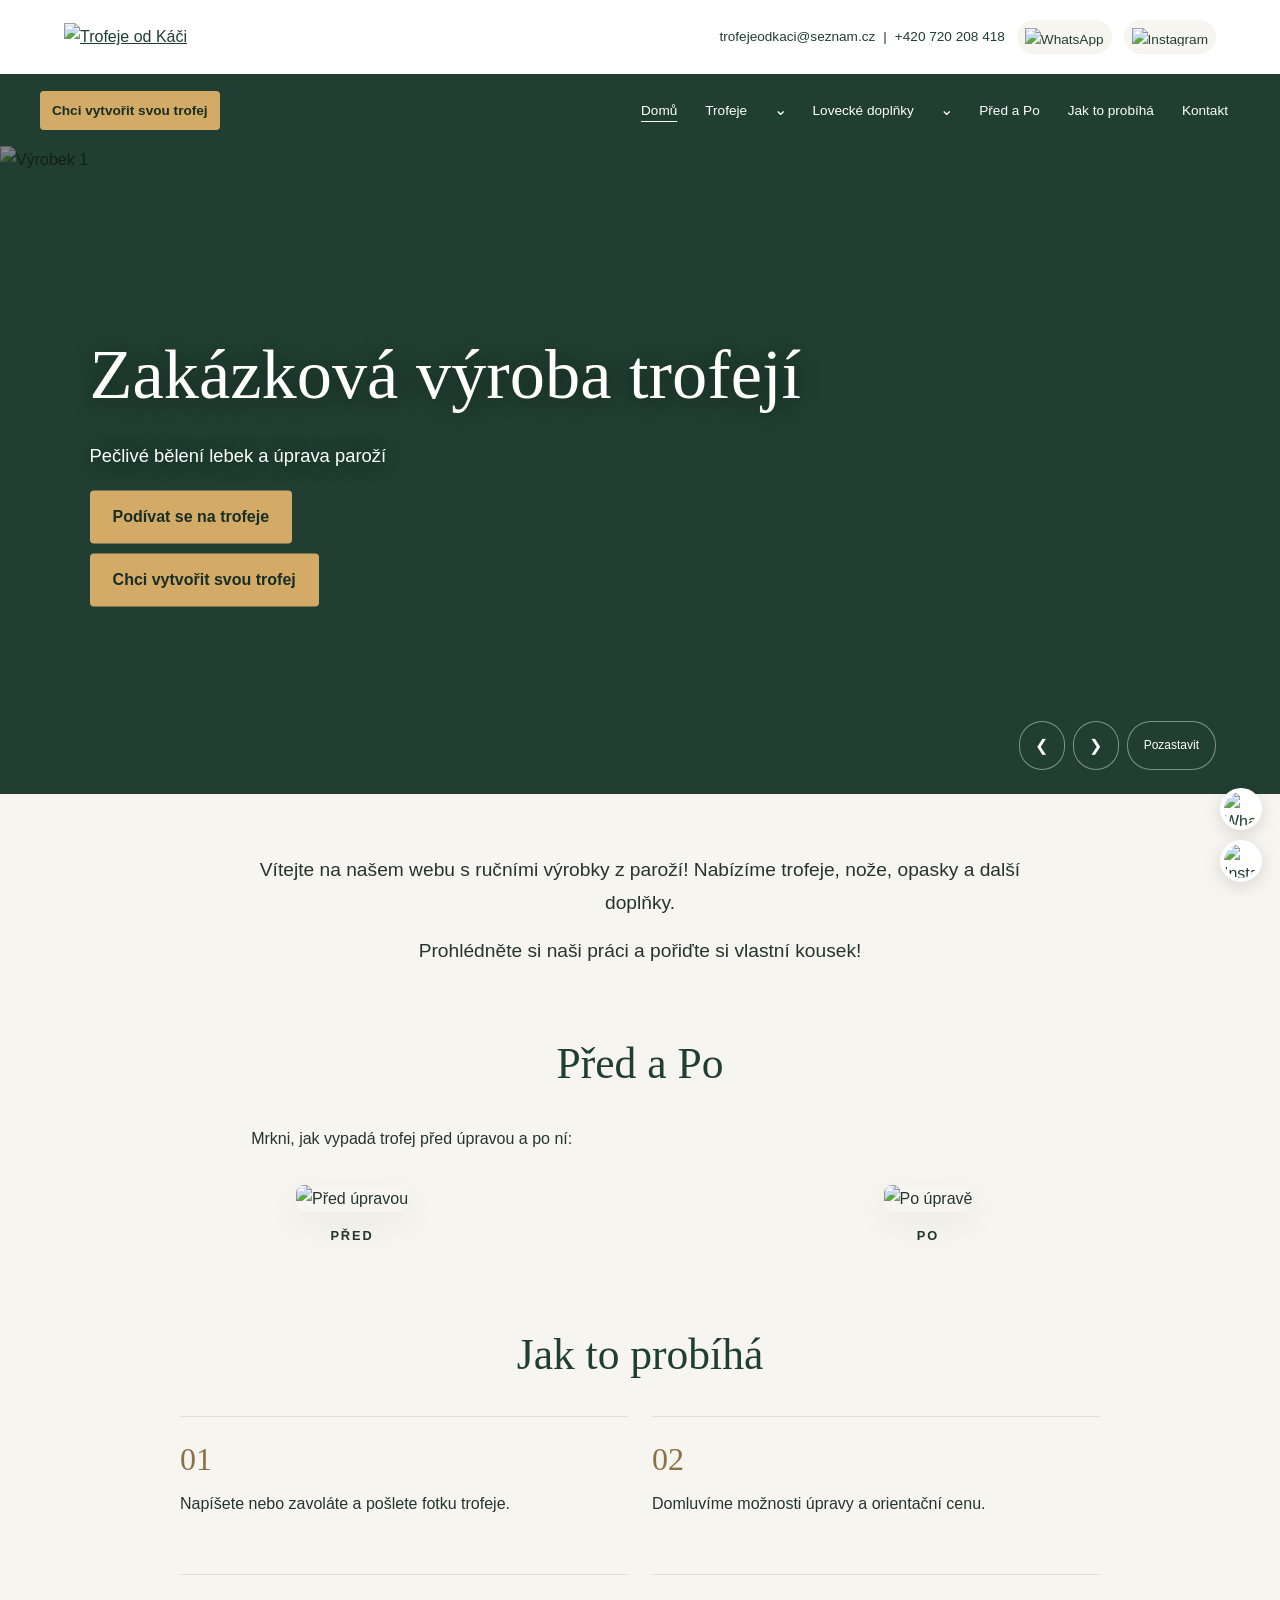
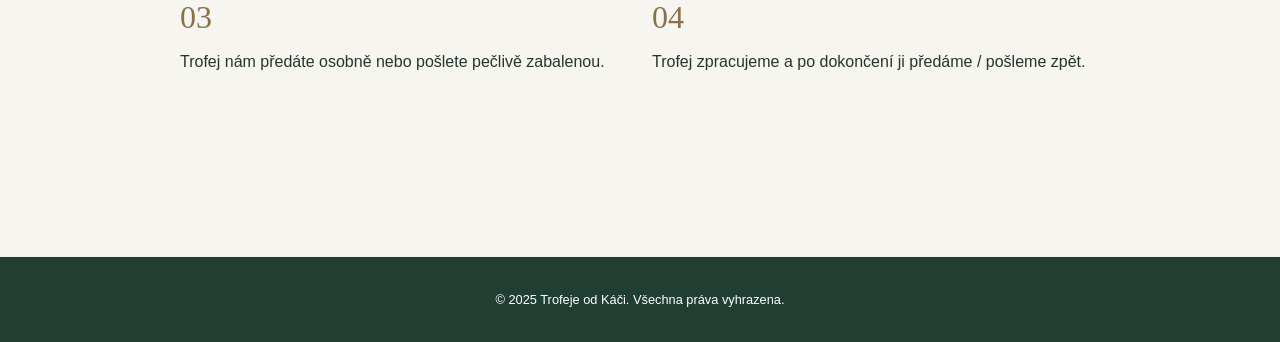
==== index.html @ 7412cbc7 "Modernize site and fix navigation, gallery and contact form" ====
<!DOCTYPE html>
<html lang="cs">
<head>
  <meta charset="UTF-8">
  <meta name="viewport" content="width=device-width, initial-scale=1.0">

  <!-- TITULEK + POPISEK -->
  <title>Trofej z Tvého úlovku</title>
  <meta name="description" content="Pečlivě tvoříme trofeje z Tvých úlovků. Mrkni na naše hotové trofeje zvěře pro doživotní zážitek!">

  <!-- IKONA WEBU -->
  <link rel="icon" type="image/png" href="Fotky/logo (2).png">

  <link rel="stylesheet" href="styles.css">

<link rel="stylesheet" href="modern.css"><script defer src="enhanced.js"></script></head>
<body><a class="skip-link" href="#obsah">P&#345;ej&#237;t na obsah</a>

  <!-- HORNÍ BÍLÁ LIŠTA -->
  <div class="top-bar">
    <div class="top-bar-container">

      <!-- logo vlevo -->
      <div class="logo">
        <a href="index.html">
          <img src="Fotky/logo (2).png" alt="Trofeje od Káči">
        </a>
      </div>

      <!-- kontakt + malé WA/IG vpravo -->
      <div class="contact">
        <a href="mailto:trofejeodkaci@seznam.cz">trofejeodkaci@seznam.cz</a>
        <span>|</span>
        <a href="tel:+420720208418">+420 720 208 418</a>

        <!-- WhatsApp malé tlačítko -->
        <a href="https://wa.me/420720208418"
           target="_blank" rel="noopener noreferrer"
           class="social-pill">
          <img loading="lazy" decoding="async" src="Fotky/whatsapp.png" alt="WhatsApp">
        </a>

        <!-- Instagram malé tlačítko -->
        <a href="https://www.instagram.com/trofejeodkaci/"
           target="_blank" rel="noopener noreferrer"
           class="social-pill">
          <img loading="lazy" decoding="async" src="Fotky/instagram-icon_1057-2227.avif" alt="Instagram">
        </a>
      </div>

    </div>
  </div>

  <!-- NAVIGACE -->
  <header>
    <nav>
      <ul>
        <li class="create-trofej-nav">
          <a href="kontakt.html" class="create-trofej-btn-nav">Chci vytvořit svou trofej</a>
        </li>
        <li><a href="index.html">Domů</a></li>
        <li class="dropdown">
          <a href="trofeje.html">Trofeje</a>
          <ul class="dropdown-menu">
            <li><a href="jeleni.html">Jelení trofeje</a></li>
            <li><a href="danci.html">Dančí trofeje</a></li>
            <li><a href="srnci.html">Srnčí trofeje</a></li>
          </ul>
        </li>
        <li class="dropdown">
          <a href="lovecke-doplnky.html">Lovecké doplňky</a>
          <ul class="dropdown-menu">
            <li><a href="noze.html">Nože</a></li>
            <li><a href="opasky.html">Opasky</a></li>
            <li><a href="doplnky-parozi.html">Doplňky z paroží</a></li>
          </ul>
        </li>
        <li><a href="pred-po.html">Před a Po</a></li>
        <li><a href="jak-to-probiha.html">Jak to probíhá</a></li>
        <li><a href="kontakt.html">Kontakt</a></li>
      </ul>
    </nav>
  </header>

  <!-- HLAVNÍ CAROUSEL -->
  <section class="carousel">
    <div class="carousel-container">
      <img src="Fotky/karusel_1.jpg" alt="Výrobek 1">
      <img loading="lazy" decoding="async" src="Fotky/karusel_2.jpg" alt="Výrobek 2">
      <img loading="lazy" decoding="async" src="Fotky/karusel_3.jpg" alt="Výrobek 3">
    </div>

    <div class="carousel-controls">
      <button id="prev">&#10094;</button>
      <button id="next">&#10095;</button>
    </div>

    <!-- Hero text -->
    <div class="hero-text">
      <h1>Zakázková výroba trofejí</h1>
      <p>Pečlivé bělení lebek a úprava paroží</p>

      <div>
        <a href="trofeje.html" class="btn-cta">Podívat se na trofeje</a>
      </div>
      <div style="margin-top: 10px;">
        <a href="kontakt.html" class="btn-cta">Chci vytvořit svou trofej</a>
      </div>
    </div>
  </section>

  <!-- OBSAH -->
  <main id="obsah">
    <section class="uvod">
      <p>Vítejte na našem webu s ručními výrobky z paroží! Nabízíme trofeje, nože, opasky a další doplňky.</p>
      <p>Prohlédněte si naši práci a pořiďte si vlastní kousek!</p>
    </section>

    <!-- PŘED A PO – zkrácená ukázka -->
    <section>
      <h2>Před a Po</h2>
      <p style="text-align:center;">Mrkni, jak vypadá trofej před úpravou a po ní:</p>

      <div class="before-after">
        <div class="img-container">
          <img loading="lazy" decoding="async" src="Fotky/před_A_po/před1.JPG" alt="Před úpravou">
          <p class="caption">Před</p>
        </div>
        <div class="img-container">
          <img loading="lazy" decoding="async" src="Fotky/před_A_po/po1.JPG" alt="Po úpravě">
          <p class="caption">Po</p>
        </div>
      </div>
    </section>

    <!-- JAK TO PROBÍHÁ – krátký přehled -->
    <section>
      <h2>Jak to probíhá</h2>
      <div class="proces-kroky">
        <ol class="proces-list">
          <li>Napíšete nebo zavoláte a pošlete fotku trofeje.</li>
          <li>Domluvíme možnosti úpravy a orientační cenu.</li>
          <li>Trofej nám předáte osobně nebo pošlete pečlivě zabalenou.</li>
          <li>Trofej zpracujeme a po dokončení ji předáme / pošleme zpět.</li>
        </ol>
      </div>
    </section>
  </main>

  <footer class="normal-footer">
    © 2025 Trofeje od Káči. Všechna práva vyhrazena.
  </footer>

  <!-- PLOVOUCÍ IKONY WHATSAPP + INSTAGRAM -->
  <div class="floating-social">
    <a href="https://wa.me/420720208418" target="_blank" rel="noopener noreferrer" class="floating-btn">
      <img loading="lazy" decoding="async" src="Fotky/whatsapp.png" alt="WhatsApp">
    </a>
    <a href="https://www.instagram.com/trofejeodkaci/" target="_blank" rel="noopener noreferrer" class="floating-btn">
      <img loading="lazy" decoding="async" src="Fotky/instagram-icon_1057-2227.avif" alt="Instagram">
    </a>
  </div>
</body>
</html>
---- styles.css ----
/* ===== Reset + font ===== */


html, body {
  margin: 0;
  padding: 0;
  font-family: 'Lora', serif;
  background-color: #f5f5f5;
  overflow-x: hidden;
}

/* ===== TOP BAR ===== */
.top-bar {
  width: 100%;
  background-color: #ffffff;
  display: flex;
  justify-content: center;
  padding: 10px 20px;
}

.top-bar-container {
  max-width: 1200px;
  width: 100%;
  display: flex;
  align-items: center;
  justify-content: space-between;
}

.logo img {
  height: 70px;
  width: auto;
}

/* kontakt + malé ikonky */
.contact {
  display: flex;
  align-items: center;
  gap: 8px;
  font-size: 1rem;
  font-weight: 600;
}

.contact a {
  text-decoration: none;
  color: #000;
}

.contact a:hover {
  text-decoration: underline;
}

/* malé obdélníčky WA + IG v horní liště */
.social-pill {
  display: inline-flex;
  align-items: center;
  justify-content: center;
  margin-left: 4px;
  padding: 2px 6px;
  border-radius: 999px;
  background-color: #f5f5f5;
  border: 1px solid #ccc;
}

.social-pill img {
  display: block;
  height: 18px;
  width: auto;
}

/* ===== HEADER + NAV ===== */
header {
  width: 100%;
  background: #29552b;
}

nav {
  max-width: 1200px;
  margin: 0 auto;
}

nav ul {
  list-style: none;
  margin: 0;
  padding: 8px 10px;
  display: flex;
  justify-content: flex-end;
  align-items: center;
  gap: 6px;
}

nav ul li {
  position: relative;
}

nav ul li a {
  color: #fff;
  text-decoration: none;
  padding: 8px 12px;
  display: block;
  font-size: 0.95rem;
  transition: background-color 0.2s ease;
}

nav ul li a:hover {
  background-color: #446b44;
}

/* dropdown */
.dropdown-menu {
  display: none;
  position: absolute;
  top: 100%;
  left: 0;
  background-color: #3b5b3b;
  min-width: 180px;
  box-shadow: 0 3px 6px rgba(0,0,0,0.2);
  border-radius: 4px;
  z-index: 999;
  padding: 5px 0;
}

.dropdown:hover .dropdown-menu,
.dropdown-menu:hover {
  display: block;
}

.dropdown-menu li a {
  white-space: nowrap;
}

/* oranžové tlačítko v navigaci */
.create-trofej-nav {
  margin-right: auto;
}

.create-trofej-btn-nav {
  background-color: #ff9900;
  color: #fff;
  padding: 8px 12px;
  border-radius: 4px;
  text-decoration: none;
  font-weight: bold;
  display: inline-block;
  transition: background-color 0.2s ease, transform 0.2s ease;
}

.create-trofej-btn-nav:hover {
  background-color: #ffb547;
  transform: translateY(-2px);
}

/* ===== MAIN LAYOUT ===== */
main {
  max-width: 1200px;
  margin: 0 auto;
  padding: 20px;
}

.uvod {
  text-align: center;
  margin-top: 20px;
}

/* ===== CAROUSEL (hlavní) ===== */
.carousel {
  width: 100vw;
  height: 80vh;
  position: relative;
  overflow: hidden;
}

.carousel-container {
  display: flex;
  width: 300%;
  height: 100%;
  transition: transform 1s ease-in-out;
  z-index: 1;
}

.carousel img {
  width: 100vw;
  height: 80vh;
  object-fit: cover;
  filter: brightness(0.7);
}

.carousel-controls {
  position: absolute;
  top: 50%;
  width: 100%;
  display: flex;
  justify-content: space-between;
  transform: translateY(-50%);
  z-index: 3;
}

.carousel-controls button {
  background-color: rgba(0,0,0,0.5);
  color: #fff;
  border: none;
  padding: 10px;
  cursor: pointer;
}

/* overlay text */
.hero-text {
  position: absolute;
  top: 38%;
  left: 50%;
  transform: translate(-50%, -50%);
  color: #fff;
  text-align: center;
  text-shadow: 0 2px 5px rgba(0,0,0,0.8);
  z-index: 2;
  background: rgba(0, 0, 0, 0.4);
  padding: 20px;
  border-radius: 4px;
  max-width: 80%;
}

.hero-text h1 {
  font-size: 2.3rem;
  margin-bottom: 0.5em;
}

.hero-text p {
  font-size: 1.2rem;
  margin-bottom: 1em;
}

.btn-cta {
  display: inline-block;
  background-color: #ffa500;
  color: #fff;
  padding: 12px 20px;
  text-decoration: none;
  border-radius: 4px;
  font-weight: bold;
  transition: background-color 0.2s ease;
}

.btn-cta:hover {
  background-color: #ffb733;
}

/* ===== Před a Po – sekce ===== */
.before-after {
  display: flex;
  gap: 20px;
  margin-top: 20px;
  margin-bottom: 40px;
  justify-content: center;
}

.img-container {
  text-align: center;
}

.img-container img {
  width: 100%;
  max-width: 350px;
  height: auto;
  border: 2px solid #ccc;
  border-radius: 6px;
}

.caption {
  margin-top: 5px;
  font-weight: bold;
  font-style: italic;
}

/* ===== Jak to probíhá ===== */
.proces-kroky {
  max-width: 800px;
  margin: 0 auto;
}

.proces-list {
  padding-left: 20px;
}

.proces-list li {
  margin-bottom: 8px;
}

/* ===== H2 – obecně ===== */
h2 {
  text-align: center;
  color: #0c4008;
  font-size: 2rem;
  font-weight: bold;
}

/* ===== FOOTER ===== */
.normal-footer {
  background-color: #2f4f2f;
  color: #fff;
  text-align: center;
  padding: 10px;
  font-size: 0.9rem;
  box-shadow: 0 -2px 5px rgba(0,0,0,0.3);
}

/* =========================================
   MOBILNÍ VERZE
   ========================================= */
@media (max-width: 768px) {

  .top-bar {
    padding: 8px 12px;
  }

  .top-bar-container {
    flex-direction: row;
    align-items: center;
  }

  .logo img {
    height: 55px;
  }

  .contact {
    flex-wrap: wrap;
    justify-content: flex-end;
    font-size: 0.9rem;
  }

  .social-pill img {
    height: 16px;
  }

  header {
    padding: 0;
  }

  nav ul {
    flex-wrap: wrap;
    justify-content: center;
    padding: 6px 4px;
    gap: 4px;
  }

  nav ul li a {
    padding: 6px 8px;
    font-size: 0.8rem;
  }

  .carousel,
  .carousel img {
    height: 60vh;
  }

  .hero-text {
    top: 50%;
    max-width: 90%;
    padding: 10px;
  }

  .hero-text h1 {
    font-size: 1.6rem;
  }

  .hero-text p {
    font-size: 1rem;
  }

  .btn-cta {
    width: 100%;
    box-sizing: border-box;
    font-size: 1rem;
  }

  .before-after {
    flex-direction: column;
    align-items: center;
  }

  .img-container img {
    max-width: 100%;
  }

  .contact-form {
    max-width: 100%;
    padding: 0 10px;
  }
}

/* ===== PLOVOUCÍ IKONY WA + IG ===== */
.floating-social {
  position: fixed;
  right: 12px;
  bottom: 12px;
  display: flex;
  flex-direction: column;
  gap: 10px;
  z-index: 9999;
}

.floating-btn {
  width: 44px;
  height: 44px;
  border-radius: 50%;
  overflow: hidden;
  display: flex;
  align-items: center;
  justify-content: center;
  box-shadow: 0 2px 6px rgba(0,0,0,0.35);
  background: transparent;
  padding: 0;
}

.floating-btn img {
  width: 100%;
  height: 100%;
  object-fit: cover;
  border-radius: 50%;
  display: block;
}

/* Na mobilu menší plovoucí ikony */
@media (max-width: 768px) {
  .floating-btn {
    width: 38px;
    height: 38px;
  }
}

/* ===== Galerie produktů – responzivní mřížka ===== */
.product-gallery {
  display: grid;
  grid-template-columns: repeat(auto-fit, minmax(160px, 1fr));
  gap: 16px;
  justify-items: center;
  margin-top: 20px;
}

.product-gallery figure {
  width: 100%;
  max-width: 260px;
  overflow: hidden;
  border: 2px solid #ccc;
  border-radius: 6px;
  text-align: center;
}

.product-gallery figure img {
  width: 100%;
  height: auto;
  object-fit: cover;
  transition: transform 0.3s ease, box-shadow 0.3s ease;
}

.product-gallery figure:hover img {
  transform: scale(1.05);
  box-shadow: 0 4px 10px rgba(0,0,0,0.3);
}

/* Na mobilu jeden sloupec přes celou šířku */
@media (max-width: 768px) {
  .product-gallery {
    grid-template-columns: 1fr;
  }

  .product-gallery figure {
    max-width: 100%;
  }
}

/*****************************************************
 * STYL FORMULÁŘE – JEDEN SLOUPEC
 *****************************************************/
.contact-form {
  max-width: 500px;
  margin: 20px auto;
  display: flex;
  flex-direction: column;
  gap: 8px;
}

.contact-form label {
  font-weight: bold;
  display: block;
  margin-bottom: 2px;
}

.contact-form input[type="text"],
.contact-form input[type="email"],
.contact-form input[type="url"],
.contact-form input[type="file"],
.contact-form textarea {
  display: block;
  width: 100%;
  box-sizing: border-box;
  padding: 8px;
  font-size: 1rem;
  border: 1px solid #ccc;
  border-radius: 4px;
}

/* tlačítko */
.contact-form button {
  background-color: #2f4f2f;
  color: #fff;
  padding: 10px 15px;
  border: none;
  border-radius: 4px;
  font-size: 1rem;
  font-weight: bold;
  cursor: pointer;
  margin-top: 6px;
  transition: background-color 0.2s ease;
}

.contact-form button:hover {
  background-color: #446b44;
}

/* --- Podkategorie trofejí (Jelení / Dančí / Srnčí) --- */
.subcategories {
  display: flex;
  flex-wrap: wrap;   /* na mobilu se mohou zalomit */
  gap: 10px;
  margin: 20px 0;
  padding: 0;
  list-style: none;  /* zruší tečky */
}

.subcategories li {
  margin: 0;
}

.subcat-link {
  display: inline-block;
  background-color: #29552b;   /* zelený obdélník */
  color: #fff;
  text-decoration: none;
  padding: 8px 16px;
  border-radius: 4px;
  font-weight: 600;
  border: 1px solid #1b3a1c;
  transition: background-color 0.2s ease, transform 0.2s ease;
}

.subcat-link:hover {
  background-color: #3b6f3b;
  transform: translateY(-1px);
}
/*****************************************************
 * STYL KONTAKTNÍHO FORMULÁŘE – JEDEN SLOUPEC
 *****************************************************/
#contact-form {
  max-width: 500px;
  margin: 20px auto;
  display: flex;
  flex-direction: column;
  gap: 8px;
}

/* každý popisek samostatně nad polem */
#contact-form label {
  display: block;
  font-weight: bold;
  margin-bottom: 2px;
}

/* všechna textová pole přes celou šířku */
#contact-form input[type="text"],
#contact-form input[type="email"],
#contact-form input[type="url"],
#contact-form textarea {
  display: block;
  width: 100%;
  box-sizing: border-box;
  padding: 8px;
  font-size: 1rem;
  border: 1px solid #ccc;
  border-radius: 4px;
}

/* tlačítko pod formulářem */
#contact-form button {
  background-color: #2f4f2f;
  color: #fff;
  padding: 10px 15px;
  border: none;
  border-radius: 4px;
  font-size: 1rem;
  font-weight: bold;
  cursor: pointer;
  margin-top: 6px;
  transition: background-color 0.2s ease;
}

#contact-form button:hover {
  background-color: #446b44;
}

/* na mobilu jen trochu víc prostoru od okrajů */
@media (max-width: 768px) {
  #contact-form {
    max-width: 100%;
    padding: 0 10px;
  }
}
---- modern.css ----
:root{--forest:#203e32;--ink:#24352c;--paper:#f7f5ef;--gold:#d3ab66;--line:#dedfd5}
*{box-sizing:border-box}body{background:var(--paper);color:var(--ink);font-family:Arial,sans-serif;line-height:1.7;overflow-x:visible}img{max-width:100%}a{color:var(--forest)}button,input,textarea{font:inherit}:focus-visible{outline:3px solid #b88532;outline-offset:4px}h1,h2,h3{font-family:Georgia,serif;line-height:1.18;font-weight:400}h1{font-size:clamp(2.4rem,5vw,4.8rem)}h2{font-size:clamp(2rem,3.4vw,3rem);color:var(--forest)}p{max-width:75ch}.top-bar{padding:20px 5%;background:white}.top-bar-container{max-width:1240px;gap:24px}.logo img{height:84px}.contact{font-size:.85rem;flex-wrap:wrap;justify-content:flex-end;font-weight:400}.contact a{color:var(--forest)}.social-pill{border:0;padding:8px;background:var(--paper)}header{background:var(--forest);position:relative;z-index:10}nav{max-width:1240px}nav>ul{padding:12px 20px;gap:4px}nav ul li a{font-size:.85rem;padding:12px}.create-trofej-btn-nav,.btn-cta{background:var(--gold);color:#182d24;border-radius:4px;text-shadow:none}.create-trofej-btn-nav:hover,.btn-cta:hover{background:#e2bf83;color:#182d24}.dropdown-menu{background:var(--forest);padding:8px;min-width:210px}.dropdown:focus-within>.dropdown-menu,.dropdown.open>.dropdown-menu{display:block}.dropdown-toggle{border:0;background:transparent;color:white;cursor:pointer;padding:10px}.dropdown>a{display:inline-block}.menu-toggle{display:none}.skip-link{position:fixed;top:-100px;left:20px;z-index:10000;background:white;padding:12px}.skip-link:focus{top:12px}nav a[aria-current=page]{text-decoration:underline;text-underline-offset:6px}.carousel{width:100%;height:clamp(520px,72vh,800px);background:var(--forest)}.carousel-container{width:100%;position:relative;display:block;transition:none}.carousel-container>img{position:absolute;inset:0;width:100%;height:100%;object-fit:cover;filter:brightness(.55);opacity:0;transition:opacity .5s}.carousel-container>img:first-child,.carousel-container>img.is-active{opacity:1}.carousel-container>img.is-inactive{opacity:0}.hero-text{top:50%;left:max(7%,calc((100% - 1140px)/2));transform:translateY(-50%);text-align:left;background:none;padding:0;max-width:720px;width:76%;text-shadow:0 2px 24px #0007}.hero-text h1{font-size:clamp(2.6rem,5.5vw,5rem);margin:0 0 24px}.hero-text p{font-size:1.15rem}.hero-text .btn-cta{padding:13px 23px}.carousel-controls{top:auto;bottom:24px;right:5%;width:auto;gap:8px;transform:none}.carousel-controls button{min-width:46px;min-height:46px;border:1px solid #ffffff70;border-radius:24px;background:#203e3280}.carousel-pause{font-size:.75rem;padding:8px 16px!important}main{max-width:1180px;padding:60px 28px 80px;min-height:55vh}main>section{margin-bottom:70px}.uvod{max-width:820px;margin:0 auto 70px;font-size:1.2rem}.uvod p{margin:0 auto 16px}main>h1{margin:0 0 24px}.before-after{gap:28px;align-items:flex-start;margin:32px auto 60px}.img-container{flex:1;min-width:0}.img-container img{max-width:470px;border:0;border-radius:8px;box-shadow:0 12px 32px #203e3210}.caption{font:600 .8rem Arial,sans-serif;letter-spacing:.15em;text-transform:uppercase;margin:16px}.proces-kroky{max-width:920px}.proces-list{list-style:none;padding:0;counter-reset:steps;display:grid;grid-template-columns:1fr 1fr;gap:24px}.proces-list li{counter-increment:steps;border-top:1px solid var(--line);padding:24px 0}.proces-list li:before{content:'0' counter(steps);display:block;font:2rem Georgia,serif;color:#8b7147;margin-bottom:12px}.product-gallery{grid-template-columns:repeat(auto-fit,minmax(min(100%,230px),1fr));gap:24px}.product-gallery figure{margin:0;max-width:none;background:white;border:1px solid var(--line);border-radius:8px}.product-gallery figure img{display:block;object-fit:contain}.product-gallery figure:hover img{transform:none;box-shadow:none}figcaption{padding:14px}.subcat-link{background:var(--forest);border:0;padding:12px 20px}#contact-form,.contact-form{background:white;border:1px solid var(--line);border-radius:10px;padding:32px;max-width:660px;margin:36px auto;gap:10px}#contact-form input,#contact-form textarea{background:#fafbf8;border:1px solid #bbc4b9!important;padding:12px!important;border-radius:4px!important}#contact-form button{background:var(--forest);padding:14px;margin-top:16px}#contact-form button:disabled{opacity:.65;cursor:wait}.form-status{margin:8px 0;line-height:1.5}.normal-footer{padding:32px 70px;background:var(--forest);box-shadow:none;font-size:.8rem}.floating-social{right:18px;bottom:18px}.floating-btn{background:white;width:42px;height:42px;border:4px solid white;box-shadow:0 4px 18px #0002}
@media(max-width:900px){.top-bar{padding:14px 20px}.logo img{height:64px}.contact{font-size:.75rem;gap:5px;max-width:230px}.menu-toggle{display:block;border:1px solid #ffffff60;border-radius:4px;background:transparent;color:white;padding:10px 18px;margin:10px 20px}nav{display:flow-root}nav>ul{display:none;align-items:stretch;flex-direction:column;padding:0 20px 20px}nav.menu-open>ul{display:flex}.create-trofej-nav{margin-right:0}.dropdown-menu{position:static;box-shadow:none;margin:0 0 10px 12px}.dropdown:hover>.dropdown-menu{display:none}.dropdown.open>.dropdown-menu{display:block}nav>ul>li>a{font-size:1rem}.dropdown-toggle{float:right;min-width:44px}.hero-text{left:7%;width:83%;max-width:none}.hero-text .btn-cta{width:auto}.carousel{height:580px;max-height:none}main{padding:40px 20px}.before-after{gap:16px}.before-after .img-container{width:100%}.proces-list{grid-template-columns:1fr}.contact>span{display:none}.uvod{font-size:1.05rem}#contact-form{padding:22px}}
@media(max-width:480px){.contact .social-pill{display:none}.contact{max-width:190px}.before-after{flex-direction:column}.hero-text h1{font-size:2.7rem}.hero-text p{font-size:1rem}.normal-footer{padding:28px 72px 28px 20px;text-align:left}}
.top-bar-container,.contact{min-width:0}.contact>a{overflow-wrap:anywhere}.carousel-controls{max-width:90%;flex-wrap:wrap}.dropdown:has(.dropdown-toggle):focus-within:not(.open):not(:hover)>.dropdown-menu{display:none}
@media(prefers-reduced-motion:reduce){*,*:before,*:after{transition:none!important;animation:none!important}}
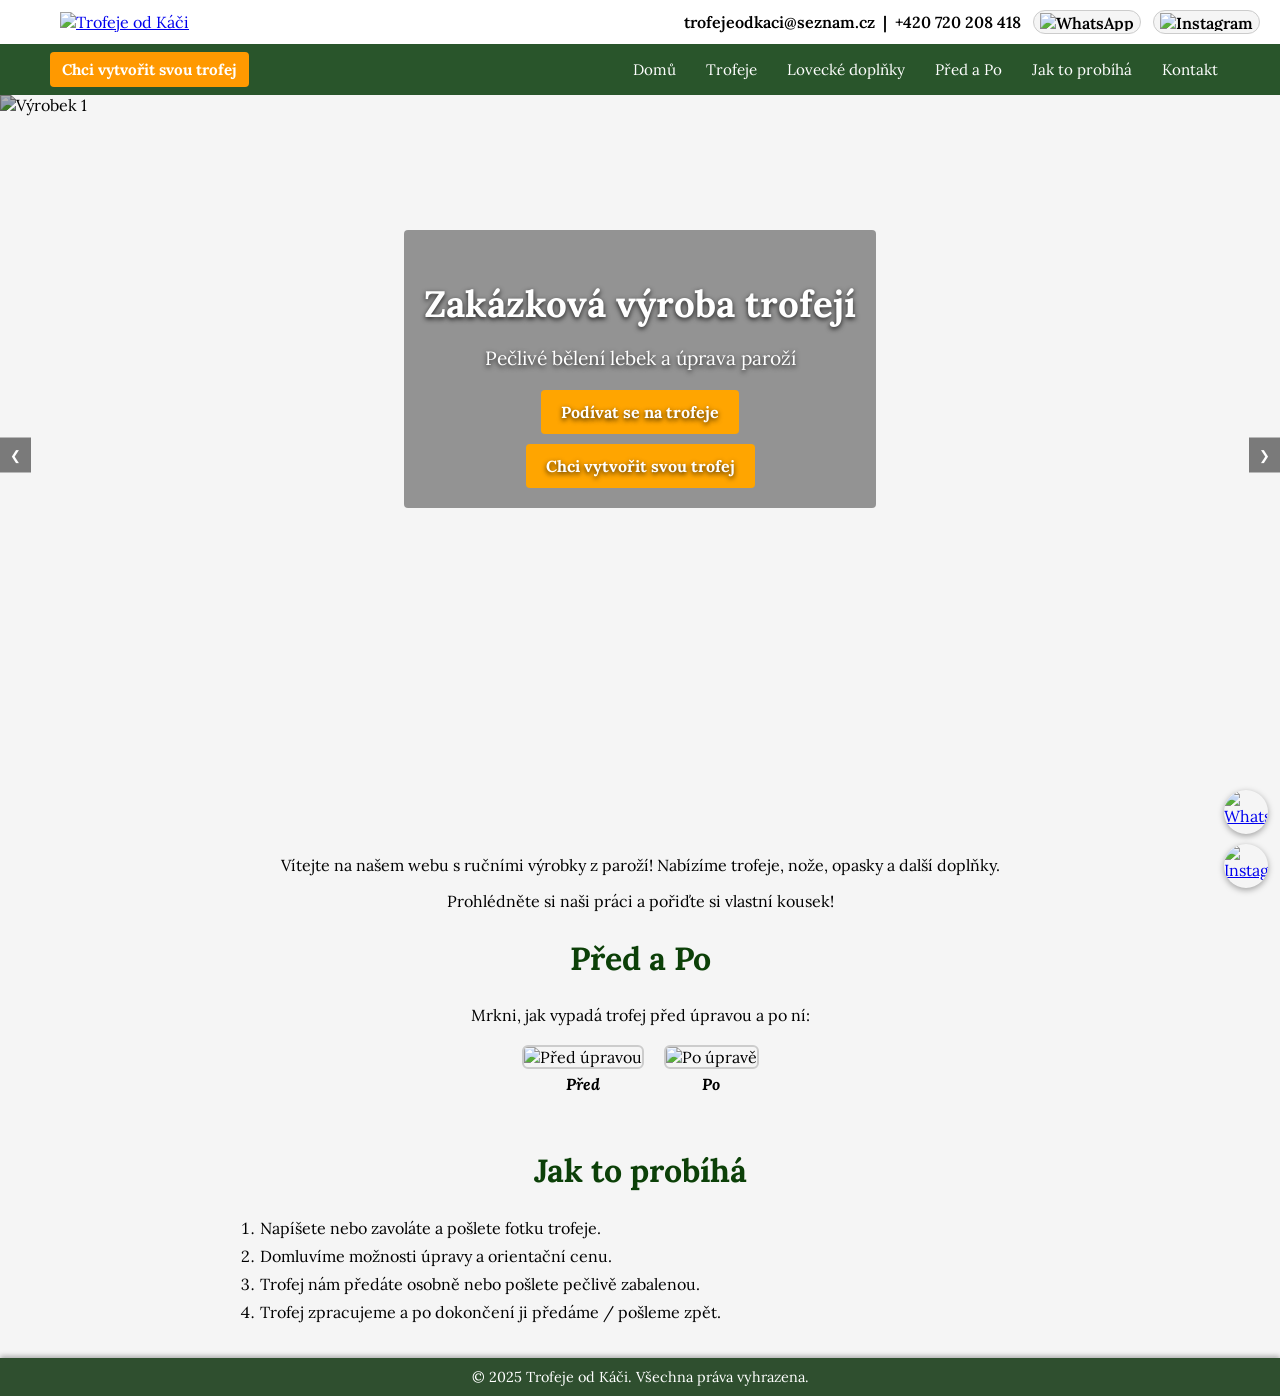
==== commit 6ebd13c5: "Revert "Modernize site and fix navigation, gallery and contact form" This reverts commit 7412cbc7951" ====
--- a/index.html
+++ b/index.html
@@ -1,164 +1,174 @@
-<!DOCTYPE html>
-<html lang="cs">
-<head>
-  <meta charset="UTF-8">
-  <meta name="viewport" content="width=device-width, initial-scale=1.0">
-
-  <!-- TITULEK + POPISEK -->
-  <title>Trofej z Tvého úlovku</title>
-  <meta name="description" content="Pečlivě tvoříme trofeje z Tvých úlovků. Mrkni na naše hotové trofeje zvěře pro doživotní zážitek!">
-
-  <!-- IKONA WEBU -->
-  <link rel="icon" type="image/png" href="Fotky/logo (2).png">
-
-  <link rel="stylesheet" href="styles.css">
-
-<link rel="stylesheet" href="modern.css"><script defer src="enhanced.js"></script></head>
-<body><a class="skip-link" href="#obsah">P&#345;ej&#237;t na obsah</a>
-
-  <!-- HORNÍ BÍLÁ LIŠTA -->
-  <div class="top-bar">
-    <div class="top-bar-container">
-
-      <!-- logo vlevo -->
-      <div class="logo">
-        <a href="index.html">
-          <img src="Fotky/logo (2).png" alt="Trofeje od Káči">
-        </a>
-      </div>
-
-      <!-- kontakt + malé WA/IG vpravo -->
-      <div class="contact">
-        <a href="mailto:trofejeodkaci@seznam.cz">trofejeodkaci@seznam.cz</a>
-        <span>|</span>
-        <a href="tel:+420720208418">+420 720 208 418</a>
-
-        <!-- WhatsApp malé tlačítko -->
-        <a href="https://wa.me/420720208418"
-           target="_blank" rel="noopener noreferrer"
-           class="social-pill">
-          <img loading="lazy" decoding="async" src="Fotky/whatsapp.png" alt="WhatsApp">
-        </a>
-
-        <!-- Instagram malé tlačítko -->
-        <a href="https://www.instagram.com/trofejeodkaci/"
-           target="_blank" rel="noopener noreferrer"
-           class="social-pill">
-          <img loading="lazy" decoding="async" src="Fotky/instagram-icon_1057-2227.avif" alt="Instagram">
-        </a>
-      </div>
-
-    </div>
-  </div>
-
-  <!-- NAVIGACE -->
-  <header>
-    <nav>
-      <ul>
-        <li class="create-trofej-nav">
-          <a href="kontakt.html" class="create-trofej-btn-nav">Chci vytvořit svou trofej</a>
-        </li>
-        <li><a href="index.html">Domů</a></li>
-        <li class="dropdown">
-          <a href="trofeje.html">Trofeje</a>
-          <ul class="dropdown-menu">
-            <li><a href="jeleni.html">Jelení trofeje</a></li>
-            <li><a href="danci.html">Dančí trofeje</a></li>
-            <li><a href="srnci.html">Srnčí trofeje</a></li>
-          </ul>
-        </li>
-        <li class="dropdown">
-          <a href="lovecke-doplnky.html">Lovecké doplňky</a>
-          <ul class="dropdown-menu">
-            <li><a href="noze.html">Nože</a></li>
-            <li><a href="opasky.html">Opasky</a></li>
-            <li><a href="doplnky-parozi.html">Doplňky z paroží</a></li>
-          </ul>
-        </li>
-        <li><a href="pred-po.html">Před a Po</a></li>
-        <li><a href="jak-to-probiha.html">Jak to probíhá</a></li>
-        <li><a href="kontakt.html">Kontakt</a></li>
-      </ul>
-    </nav>
-  </header>
-
-  <!-- HLAVNÍ CAROUSEL -->
-  <section class="carousel">
-    <div class="carousel-container">
-      <img src="Fotky/karusel_1.jpg" alt="Výrobek 1">
-      <img loading="lazy" decoding="async" src="Fotky/karusel_2.jpg" alt="Výrobek 2">
-      <img loading="lazy" decoding="async" src="Fotky/karusel_3.jpg" alt="Výrobek 3">
-    </div>
-
-    <div class="carousel-controls">
-      <button id="prev">&#10094;</button>
-      <button id="next">&#10095;</button>
-    </div>
-
-    <!-- Hero text -->
-    <div class="hero-text">
-      <h1>Zakázková výroba trofejí</h1>
-      <p>Pečlivé bělení lebek a úprava paroží</p>
-
-      <div>
-        <a href="trofeje.html" class="btn-cta">Podívat se na trofeje</a>
-      </div>
-      <div style="margin-top: 10px;">
-        <a href="kontakt.html" class="btn-cta">Chci vytvořit svou trofej</a>
-      </div>
-    </div>
-  </section>
-
-  <!-- OBSAH -->
-  <main id="obsah">
-    <section class="uvod">
-      <p>Vítejte na našem webu s ručními výrobky z paroží! Nabízíme trofeje, nože, opasky a další doplňky.</p>
-      <p>Prohlédněte si naši práci a pořiďte si vlastní kousek!</p>
-    </section>
-
-    <!-- PŘED A PO – zkrácená ukázka -->
-    <section>
-      <h2>Před a Po</h2>
-      <p style="text-align:center;">Mrkni, jak vypadá trofej před úpravou a po ní:</p>
-
-      <div class="before-after">
-        <div class="img-container">
-          <img loading="lazy" decoding="async" src="Fotky/před_A_po/před1.JPG" alt="Před úpravou">
-          <p class="caption">Před</p>
-        </div>
-        <div class="img-container">
-          <img loading="lazy" decoding="async" src="Fotky/před_A_po/po1.JPG" alt="Po úpravě">
-          <p class="caption">Po</p>
-        </div>
-      </div>
-    </section>
-
-    <!-- JAK TO PROBÍHÁ – krátký přehled -->
-    <section>
-      <h2>Jak to probíhá</h2>
-      <div class="proces-kroky">
-        <ol class="proces-list">
-          <li>Napíšete nebo zavoláte a pošlete fotku trofeje.</li>
-          <li>Domluvíme možnosti úpravy a orientační cenu.</li>
-          <li>Trofej nám předáte osobně nebo pošlete pečlivě zabalenou.</li>
-          <li>Trofej zpracujeme a po dokončení ji předáme / pošleme zpět.</li>
-        </ol>
-      </div>
-    </section>
-  </main>
-
-  <footer class="normal-footer">
-    © 2025 Trofeje od Káči. Všechna práva vyhrazena.
-  </footer>
-
-  <!-- PLOVOUCÍ IKONY WHATSAPP + INSTAGRAM -->
-  <div class="floating-social">
-    <a href="https://wa.me/420720208418" target="_blank" rel="noopener noreferrer" class="floating-btn">
-      <img loading="lazy" decoding="async" src="Fotky/whatsapp.png" alt="WhatsApp">
-    </a>
-    <a href="https://www.instagram.com/trofejeodkaci/" target="_blank" rel="noopener noreferrer" class="floating-btn">
-      <img loading="lazy" decoding="async" src="Fotky/instagram-icon_1057-2227.avif" alt="Instagram">
-    </a>
-  </div>
-</body>
-</html>
+<!DOCTYPE html>
+<html lang="cs">
+<head>
+  <meta charset="UTF-8">
+  <meta name="viewport" content="width=device-width, initial-scale=1.0">
+
+  <!-- TITULEK + POPISEK -->
+  <title>Trofej z Tvého úlovku</title>
+  <meta name="description" content="Pečlivě tvoříme trofeje z Tvých úlovků. Mrkni na naše hotové trofeje zvěře pro doživotní zážitek!">
+
+  <!-- IKONA WEBU -->
+  <link rel="icon" type="image/png" href="Fotky/logo (2).png">
+
+  <link rel="stylesheet" href="styles.css">
+  <script defer src="script.js"></script>
+</head>
+<body>
+
+  <!-- HORNÍ BÍLÁ LIŠTA -->
+  <div class="top-bar">
+    <div class="top-bar-container">
+
+      <!-- logo vlevo -->
+      <div class="logo">
+        <a href="index.html">
+          <img src="Fotky/logo (2).png" alt="Trofeje od Káči">
+        </a>
+      </div>
+
+      <!-- kontakt + malé WA/IG vpravo -->
+      <div class="contact">
+        <a href="mailto:trofejeodkaci@seznam.cz">trofejeodkaci@seznam.cz</a>
+        <span>|</span>
+        <span>+420 720 208 418</span>
+
+        <!-- WhatsApp malé tlačítko -->
+        <a href="https://wa.me/420720208418"
+           target="_blank"
+           class="social-pill">
+          <img src="Fotky/whatsapp.png" alt="WhatsApp">
+        </a>
+
+        <!-- Instagram malé tlačítko -->
+        <a href="https://www.instagram.com/trofejeodkaci/"
+           target="_blank"
+           class="social-pill">
+          <img src="Fotky/instagram-icon_1057-2227.avif" alt="Instagram">
+        </a>
+      </div>
+
+    </div>
+  </div>
+
+  <!-- NAVIGACE -->
+  <header>
+    <nav>
+      <ul>
+        <li class="create-trofej-nav">
+          <a href="kontakt.html" class="create-trofej-btn-nav">Chci vytvořit svou trofej</a>
+        </li>
+        <li><a href="index.html">Domů</a></li>
+        <li class="dropdown">
+          <a href="trofeje.html">Trofeje</a>
+          <ul class="dropdown-menu">
+            <li><a href="jeleni.html">Jelení trofeje</a></li>
+            <li><a href="danci.html">Dančí trofeje</a></li>
+            <li><a href="srnci.html">Srnčí trofeje</a></li>
+          </ul>
+        </li>
+        <li class="dropdown">
+          <a href="lovecke-doplnky.html">Lovecké doplňky</a>
+          <ul class="dropdown-menu">
+            <li><a href="noze.html">Nože</a></li>
+            <li><a href="opasky.html">Opasky</a></li>
+            <li><a href="doplnky-parozi.html">Doplňky z paroží</a></li>
+          </ul>
+        </li>
+        <li><a href="pred-po.html">Před a Po</a></li>
+        <li><a href="jak-to-probiha.html">Jak to probíhá</a></li>
+        <li><a href="kontakt.html">Kontakt</a></li>
+      </ul>
+    </nav>
+  </header>
+
+  <!-- HLAVNÍ CAROUSEL -->
+  <section class="carousel">
+    <div class="carousel-container">
+      <img src="Fotky/karusel_1.jpg" alt="Výrobek 1">
+      <img src="Fotky/karusel_2.jpg" alt="Výrobek 2">
+      <img src="Fotky/karusel_3.jpg" alt="Výrobek 3">
+    </div>
+
+    <div class="carousel-controls">
+      <button id="prev">&#10094;</button>
+      <button id="next">&#10095;</button>
+    </div>
+
+    <!-- Hero text -->
+    <div class="hero-text">
+      <h1>Zakázková výroba trofejí</h1>
+      <p>Pečlivé bělení lebek a úprava paroží</p>
+
+      <div>
+        <a href="trofeje.html" class="btn-cta">Podívat se na trofeje</a>
+      </div>
+      <div style="margin-top: 10px;">
+        <a href="kontakt.html" class="btn-cta">Chci vytvořit svou trofej</a>
+      </div>
+    </div>
+  </section>
+
+  <!-- OBSAH -->
+  <main>
+    <section class="uvod">
+      <p>Vítejte na našem webu s ručními výrobky z paroží! Nabízíme trofeje, nože, opasky a další doplňky.</p>
+      <p>Prohlédněte si naši práci a pořiďte si vlastní kousek!</p>
+    </section>
+
+    <!-- PŘED A PO – zkrácená ukázka -->
+    <section>
+      <h2>Před a Po</h2>
+      <p style="text-align:center;">Mrkni, jak vypadá trofej před úpravou a po ní:</p>
+
+      <div class="before-after">
+        <div class="img-container">
+          <img src="Fotky/před_A_po/před1.JPG" alt="Před úpravou">
+          <p class="caption">Před</p>
+        </div>
+        <div class="img-container">
+          <img src="Fotky/před_A_po/po1.JPG" alt="Po úpravě">
+          <p class="caption">Po</p>
+        </div>
+      </div>
+    </section>
+
+    <!-- JAK TO PROBÍHÁ – krátký přehled -->
+    <section>
+      <h2>Jak to probíhá</h2>
+      <div class="proces-kroky">
+        <ol class="proces-list">
+          <li>Napíšete nebo zavoláte a pošlete fotku trofeje.</li>
+          <li>Domluvíme možnosti úpravy a orientační cenu.</li>
+          <li>Trofej nám předáte osobně nebo pošlete pečlivě zabalenou.</li>
+          <li>Trofej zpracujeme a po dokončení ji předáme / pošleme zpět.</li>
+        </ol>
+      </div>
+    </section>
+  </main>
+
+  <footer class="normal-footer">
+    © 2025 Trofeje od Káči. Všechna práva vyhrazena.
+  </footer>
+
+  <!-- PLOVOUCÍ IKONY WHATSAPP + INSTAGRAM -->
+  <div class="floating-social">
+    <a href="https://wa.me/420720208418" target="_blank" class="floating-btn">
+      <img src="Fotky/whatsapp.png" alt="WhatsApp">
+    </a>
+    <a href="https://www.instagram.com/trofejeodkaci/" target="_blank" class="floating-btn">
+      <img src="Fotky/instagram-icon_1057-2227.avif" alt="Instagram">
+    </a>
+  </div>
+</body>
+</html>
+
+</body>
+</html>
+
+</body>
+</html>
+
+
+
+
--- a/styles.css
+++ b/styles.css
@@ -1,605 +1,606 @@
-/* ===== Reset + font ===== */
-
-
-html, body {
-  margin: 0;
-  padding: 0;
-  font-family: 'Lora', serif;
-  background-color: #f5f5f5;
-  overflow-x: hidden;
-}
-
-/* ===== TOP BAR ===== */
-.top-bar {
-  width: 100%;
-  background-color: #ffffff;
-  display: flex;
-  justify-content: center;
-  padding: 10px 20px;
-}
-
-.top-bar-container {
-  max-width: 1200px;
-  width: 100%;
-  display: flex;
-  align-items: center;
-  justify-content: space-between;
-}
-
-.logo img {
-  height: 70px;
-  width: auto;
-}
-
-/* kontakt + malé ikonky */
-.contact {
-  display: flex;
-  align-items: center;
-  gap: 8px;
-  font-size: 1rem;
-  font-weight: 600;
-}
-
-.contact a {
-  text-decoration: none;
-  color: #000;
-}
-
-.contact a:hover {
-  text-decoration: underline;
-}
-
-/* malé obdélníčky WA + IG v horní liště */
-.social-pill {
-  display: inline-flex;
-  align-items: center;
-  justify-content: center;
-  margin-left: 4px;
-  padding: 2px 6px;
-  border-radius: 999px;
-  background-color: #f5f5f5;
-  border: 1px solid #ccc;
-}
-
-.social-pill img {
-  display: block;
-  height: 18px;
-  width: auto;
-}
-
-/* ===== HEADER + NAV ===== */
-header {
-  width: 100%;
-  background: #29552b;
-}
-
-nav {
-  max-width: 1200px;
-  margin: 0 auto;
-}
-
-nav ul {
-  list-style: none;
-  margin: 0;
-  padding: 8px 10px;
-  display: flex;
-  justify-content: flex-end;
-  align-items: center;
-  gap: 6px;
-}
-
-nav ul li {
-  position: relative;
-}
-
-nav ul li a {
-  color: #fff;
-  text-decoration: none;
-  padding: 8px 12px;
-  display: block;
-  font-size: 0.95rem;
-  transition: background-color 0.2s ease;
-}
-
-nav ul li a:hover {
-  background-color: #446b44;
-}
-
-/* dropdown */
-.dropdown-menu {
-  display: none;
-  position: absolute;
-  top: 100%;
-  left: 0;
-  background-color: #3b5b3b;
-  min-width: 180px;
-  box-shadow: 0 3px 6px rgba(0,0,0,0.2);
-  border-radius: 4px;
-  z-index: 999;
-  padding: 5px 0;
-}
-
-.dropdown:hover .dropdown-menu,
-.dropdown-menu:hover {
-  display: block;
-}
-
-.dropdown-menu li a {
-  white-space: nowrap;
-}
-
-/* oranžové tlačítko v navigaci */
-.create-trofej-nav {
-  margin-right: auto;
-}
-
-.create-trofej-btn-nav {
-  background-color: #ff9900;
-  color: #fff;
-  padding: 8px 12px;
-  border-radius: 4px;
-  text-decoration: none;
-  font-weight: bold;
-  display: inline-block;
-  transition: background-color 0.2s ease, transform 0.2s ease;
-}
-
-.create-trofej-btn-nav:hover {
-  background-color: #ffb547;
-  transform: translateY(-2px);
-}
-
-/* ===== MAIN LAYOUT ===== */
-main {
-  max-width: 1200px;
-  margin: 0 auto;
-  padding: 20px;
-}
-
-.uvod {
-  text-align: center;
-  margin-top: 20px;
-}
-
-/* ===== CAROUSEL (hlavní) ===== */
-.carousel {
-  width: 100vw;
-  height: 80vh;
-  position: relative;
-  overflow: hidden;
-}
-
-.carousel-container {
-  display: flex;
-  width: 300%;
-  height: 100%;
-  transition: transform 1s ease-in-out;
-  z-index: 1;
-}
-
-.carousel img {
-  width: 100vw;
-  height: 80vh;
-  object-fit: cover;
-  filter: brightness(0.7);
-}
-
-.carousel-controls {
-  position: absolute;
-  top: 50%;
-  width: 100%;
-  display: flex;
-  justify-content: space-between;
-  transform: translateY(-50%);
-  z-index: 3;
-}
-
-.carousel-controls button {
-  background-color: rgba(0,0,0,0.5);
-  color: #fff;
-  border: none;
-  padding: 10px;
-  cursor: pointer;
-}
-
-/* overlay text */
-.hero-text {
-  position: absolute;
-  top: 38%;
-  left: 50%;
-  transform: translate(-50%, -50%);
-  color: #fff;
-  text-align: center;
-  text-shadow: 0 2px 5px rgba(0,0,0,0.8);
-  z-index: 2;
-  background: rgba(0, 0, 0, 0.4);
-  padding: 20px;
-  border-radius: 4px;
-  max-width: 80%;
-}
-
-.hero-text h1 {
-  font-size: 2.3rem;
-  margin-bottom: 0.5em;
-}
-
-.hero-text p {
-  font-size: 1.2rem;
-  margin-bottom: 1em;
-}
-
-.btn-cta {
-  display: inline-block;
-  background-color: #ffa500;
-  color: #fff;
-  padding: 12px 20px;
-  text-decoration: none;
-  border-radius: 4px;
-  font-weight: bold;
-  transition: background-color 0.2s ease;
-}
-
-.btn-cta:hover {
-  background-color: #ffb733;
-}
-
-/* ===== Před a Po – sekce ===== */
-.before-after {
-  display: flex;
-  gap: 20px;
-  margin-top: 20px;
-  margin-bottom: 40px;
-  justify-content: center;
-}
-
-.img-container {
-  text-align: center;
-}
-
-.img-container img {
-  width: 100%;
-  max-width: 350px;
-  height: auto;
-  border: 2px solid #ccc;
-  border-radius: 6px;
-}
-
-.caption {
-  margin-top: 5px;
-  font-weight: bold;
-  font-style: italic;
-}
-
-/* ===== Jak to probíhá ===== */
-.proces-kroky {
-  max-width: 800px;
-  margin: 0 auto;
-}
-
-.proces-list {
-  padding-left: 20px;
-}
-
-.proces-list li {
-  margin-bottom: 8px;
-}
-
-/* ===== H2 – obecně ===== */
-h2 {
-  text-align: center;
-  color: #0c4008;
-  font-size: 2rem;
-  font-weight: bold;
-}
-
-/* ===== FOOTER ===== */
-.normal-footer {
-  background-color: #2f4f2f;
-  color: #fff;
-  text-align: center;
-  padding: 10px;
-  font-size: 0.9rem;
-  box-shadow: 0 -2px 5px rgba(0,0,0,0.3);
-}
-
-/* =========================================
-   MOBILNÍ VERZE
-   ========================================= */
-@media (max-width: 768px) {
-
-  .top-bar {
-    padding: 8px 12px;
-  }
-
-  .top-bar-container {
-    flex-direction: row;
-    align-items: center;
-  }
-
-  .logo img {
-    height: 55px;
-  }
-
-  .contact {
-    flex-wrap: wrap;
-    justify-content: flex-end;
-    font-size: 0.9rem;
-  }
-
-  .social-pill img {
-    height: 16px;
-  }
-
-  header {
-    padding: 0;
-  }
-
-  nav ul {
-    flex-wrap: wrap;
-    justify-content: center;
-    padding: 6px 4px;
-    gap: 4px;
-  }
-
-  nav ul li a {
-    padding: 6px 8px;
-    font-size: 0.8rem;
-  }
-
-  .carousel,
-  .carousel img {
-    height: 60vh;
-  }
-
-  .hero-text {
-    top: 50%;
-    max-width: 90%;
-    padding: 10px;
-  }
-
-  .hero-text h1 {
-    font-size: 1.6rem;
-  }
-
-  .hero-text p {
-    font-size: 1rem;
-  }
-
-  .btn-cta {
-    width: 100%;
-    box-sizing: border-box;
-    font-size: 1rem;
-  }
-
-  .before-after {
-    flex-direction: column;
-    align-items: center;
-  }
-
-  .img-container img {
-    max-width: 100%;
-  }
-
-  .contact-form {
-    max-width: 100%;
-    padding: 0 10px;
-  }
-}
-
-/* ===== PLOVOUCÍ IKONY WA + IG ===== */
-.floating-social {
-  position: fixed;
-  right: 12px;
-  bottom: 12px;
-  display: flex;
-  flex-direction: column;
-  gap: 10px;
-  z-index: 9999;
-}
-
-.floating-btn {
-  width: 44px;
-  height: 44px;
-  border-radius: 50%;
-  overflow: hidden;
-  display: flex;
-  align-items: center;
-  justify-content: center;
-  box-shadow: 0 2px 6px rgba(0,0,0,0.35);
-  background: transparent;
-  padding: 0;
-}
-
-.floating-btn img {
-  width: 100%;
-  height: 100%;
-  object-fit: cover;
-  border-radius: 50%;
-  display: block;
-}
-
-/* Na mobilu menší plovoucí ikony */
-@media (max-width: 768px) {
-  .floating-btn {
-    width: 38px;
-    height: 38px;
-  }
-}
-
-/* ===== Galerie produktů – responzivní mřížka ===== */
-.product-gallery {
-  display: grid;
-  grid-template-columns: repeat(auto-fit, minmax(160px, 1fr));
-  gap: 16px;
-  justify-items: center;
-  margin-top: 20px;
-}
-
-.product-gallery figure {
-  width: 100%;
-  max-width: 260px;
-  overflow: hidden;
-  border: 2px solid #ccc;
-  border-radius: 6px;
-  text-align: center;
-}
-
-.product-gallery figure img {
-  width: 100%;
-  height: auto;
-  object-fit: cover;
-  transition: transform 0.3s ease, box-shadow 0.3s ease;
-}
-
-.product-gallery figure:hover img {
-  transform: scale(1.05);
-  box-shadow: 0 4px 10px rgba(0,0,0,0.3);
-}
-
-/* Na mobilu jeden sloupec přes celou šířku */
-@media (max-width: 768px) {
-  .product-gallery {
-    grid-template-columns: 1fr;
-  }
-
-  .product-gallery figure {
-    max-width: 100%;
-  }
-}
-
-/*****************************************************
- * STYL FORMULÁŘE – JEDEN SLOUPEC
- *****************************************************/
-.contact-form {
-  max-width: 500px;
-  margin: 20px auto;
-  display: flex;
-  flex-direction: column;
-  gap: 8px;
-}
-
-.contact-form label {
-  font-weight: bold;
-  display: block;
-  margin-bottom: 2px;
-}
-
-.contact-form input[type="text"],
-.contact-form input[type="email"],
-.contact-form input[type="url"],
-.contact-form input[type="file"],
-.contact-form textarea {
-  display: block;
-  width: 100%;
-  box-sizing: border-box;
-  padding: 8px;
-  font-size: 1rem;
-  border: 1px solid #ccc;
-  border-radius: 4px;
-}
-
-/* tlačítko */
-.contact-form button {
-  background-color: #2f4f2f;
-  color: #fff;
-  padding: 10px 15px;
-  border: none;
-  border-radius: 4px;
-  font-size: 1rem;
-  font-weight: bold;
-  cursor: pointer;
-  margin-top: 6px;
-  transition: background-color 0.2s ease;
-}
-
-.contact-form button:hover {
-  background-color: #446b44;
-}
-
-/* --- Podkategorie trofejí (Jelení / Dančí / Srnčí) --- */
-.subcategories {
-  display: flex;
-  flex-wrap: wrap;   /* na mobilu se mohou zalomit */
-  gap: 10px;
-  margin: 20px 0;
-  padding: 0;
-  list-style: none;  /* zruší tečky */
-}
-
-.subcategories li {
-  margin: 0;
-}
-
-.subcat-link {
-  display: inline-block;
-  background-color: #29552b;   /* zelený obdélník */
-  color: #fff;
-  text-decoration: none;
-  padding: 8px 16px;
-  border-radius: 4px;
-  font-weight: 600;
-  border: 1px solid #1b3a1c;
-  transition: background-color 0.2s ease, transform 0.2s ease;
-}
-
-.subcat-link:hover {
-  background-color: #3b6f3b;
-  transform: translateY(-1px);
-}
-/*****************************************************
- * STYL KONTAKTNÍHO FORMULÁŘE – JEDEN SLOUPEC
- *****************************************************/
-#contact-form {
-  max-width: 500px;
-  margin: 20px auto;
-  display: flex;
-  flex-direction: column;
-  gap: 8px;
-}
-
-/* každý popisek samostatně nad polem */
-#contact-form label {
-  display: block;
-  font-weight: bold;
-  margin-bottom: 2px;
-}
-
-/* všechna textová pole přes celou šířku */
-#contact-form input[type="text"],
-#contact-form input[type="email"],
-#contact-form input[type="url"],
-#contact-form textarea {
-  display: block;
-  width: 100%;
-  box-sizing: border-box;
-  padding: 8px;
-  font-size: 1rem;
-  border: 1px solid #ccc;
-  border-radius: 4px;
-}
-
-/* tlačítko pod formulářem */
-#contact-form button {
-  background-color: #2f4f2f;
-  color: #fff;
-  padding: 10px 15px;
-  border: none;
-  border-radius: 4px;
-  font-size: 1rem;
-  font-weight: bold;
-  cursor: pointer;
-  margin-top: 6px;
-  transition: background-color 0.2s ease;
-}
-
-#contact-form button:hover {
-  background-color: #446b44;
-}
-
-/* na mobilu jen trochu víc prostoru od okrajů */
-@media (max-width: 768px) {
-  #contact-form {
-    max-width: 100%;
-    padding: 0 10px;
-  }
-}
+/* ===== Reset + font ===== */
+@import url('https://fonts.googleapis.com/css2?family=Lora&display=swap');
+
+html, body {
+  margin: 0;
+  padding: 0;
+  font-family: 'Lora', serif;
+  background-color: #f5f5f5;
+  overflow-x: hidden;
+}
+
+/* ===== TOP BAR ===== */
+.top-bar {
+  width: 100%;
+  background-color: #ffffff;
+  display: flex;
+  justify-content: center;
+  padding: 10px 20px;
+}
+
+.top-bar-container {
+  max-width: 1200px;
+  width: 100%;
+  display: flex;
+  align-items: center;
+  justify-content: space-between;
+}
+
+.logo img {
+  height: 70px;
+  width: auto;
+}
+
+/* kontakt + malé ikonky */
+.contact {
+  display: flex;
+  align-items: center;
+  gap: 8px;
+  font-size: 1rem;
+  font-weight: 600;
+}
+
+.contact a {
+  text-decoration: none;
+  color: #000;
+}
+
+.contact a:hover {
+  text-decoration: underline;
+}
+
+/* malé obdélníčky WA + IG v horní liště */
+.social-pill {
+  display: inline-flex;
+  align-items: center;
+  justify-content: center;
+  margin-left: 4px;
+  padding: 2px 6px;
+  border-radius: 999px;
+  background-color: #f5f5f5;
+  border: 1px solid #ccc;
+}
+
+.social-pill img {
+  display: block;
+  height: 18px;
+  width: auto;
+}
+
+/* ===== HEADER + NAV ===== */
+header {
+  width: 100%;
+  background: #29552b;
+}
+
+nav {
+  max-width: 1200px;
+  margin: 0 auto;
+}
+
+nav ul {
+  list-style: none;
+  margin: 0;
+  padding: 8px 10px;
+  display: flex;
+  justify-content: flex-end;
+  align-items: center;
+  gap: 6px;
+}
+
+nav ul li {
+  position: relative;
+}
+
+nav ul li a {
+  color: #fff;
+  text-decoration: none;
+  padding: 8px 12px;
+  display: block;
+  font-size: 0.95rem;
+  transition: background-color 0.2s ease;
+}
+
+nav ul li a:hover {
+  background-color: #446b44;
+}
+
+/* dropdown */
+.dropdown-menu {
+  display: none;
+  position: absolute;
+  top: 100%;
+  left: 0;
+  background-color: #3b5b3b;
+  min-width: 180px;
+  box-shadow: 0 3px 6px rgba(0,0,0,0.2);
+  border-radius: 4px;
+  z-index: 999;
+  padding: 5px 0;
+}
+
+.dropdown:hover .dropdown-menu,
+.dropdown-menu:hover {
+  display: block;
+}
+
+.dropdown-menu li a {
+  white-space: nowrap;
+}
+
+/* oranžové tlačítko v navigaci */
+.create-trofej-nav {
+  margin-right: auto;
+}
+
+.create-trofej-btn-nav {
+  background-color: #ff9900;
+  color: #fff;
+  padding: 8px 12px;
+  border-radius: 4px;
+  text-decoration: none;
+  font-weight: bold;
+  display: inline-block;
+  transition: background-color 0.2s ease, transform 0.2s ease;
+}
+
+.create-trofej-btn-nav:hover {
+  background-color: #ffb547;
+  transform: translateY(-2px);
+}
+
+/* ===== MAIN LAYOUT ===== */
+main {
+  max-width: 1200px;
+  margin: 0 auto;
+  padding: 20px;
+}
+
+.uvod {
+  text-align: center;
+  margin-top: 20px;
+}
+
+/* ===== CAROUSEL (hlavní) ===== */
+.carousel {
+  width: 100vw;
+  height: 80vh;
+  position: relative;
+  overflow: hidden;
+}
+
+.carousel-container {
+  display: flex;
+  width: 300%;
+  height: 100%;
+  transition: transform 1s ease-in-out;
+  z-index: 1;
+}
+
+.carousel img {
+  width: 100vw;
+  height: 80vh;
+  object-fit: cover;
+  filter: brightness(0.7);
+}
+
+.carousel-controls {
+  position: absolute;
+  top: 50%;
+  width: 100%;
+  display: flex;
+  justify-content: space-between;
+  transform: translateY(-50%);
+  z-index: 3;
+}
+
+.carousel-controls button {
+  background-color: rgba(0,0,0,0.5);
+  color: #fff;
+  border: none;
+  padding: 10px;
+  cursor: pointer;
+}
+
+/* overlay text */
+.hero-text {
+  position: absolute;
+  top: 38%;
+  left: 50%;
+  transform: translate(-50%, -50%);
+  color: #fff;
+  text-align: center;
+  text-shadow: 0 2px 5px rgba(0,0,0,0.8);
+  z-index: 2;
+  background: rgba(0, 0, 0, 0.4);
+  padding: 20px;
+  border-radius: 4px;
+  max-width: 80%;
+}
+
+.hero-text h1 {
+  font-size: 2.3rem;
+  margin-bottom: 0.5em;
+}
+
+.hero-text p {
+  font-size: 1.2rem;
+  margin-bottom: 1em;
+}
+
+.btn-cta {
+  display: inline-block;
+  background-color: #ffa500;
+  color: #fff;
+  padding: 12px 20px;
+  text-decoration: none;
+  border-radius: 4px;
+  font-weight: bold;
+  transition: background-color 0.2s ease;
+}
+
+.btn-cta:hover {
+  background-color: #ffb733;
+}
+
+/* ===== Před a Po – sekce ===== */
+.before-after {
+  display: flex;
+  gap: 20px;
+  margin-top: 20px;
+  margin-bottom: 40px;
+  justify-content: center;
+}
+
+.img-container {
+  text-align: center;
+}
+
+.img-container img {
+  width: 100%;
+  max-width: 350px;
+  height: auto;
+  border: 2px solid #ccc;
+  border-radius: 6px;
+}
+
+.caption {
+  margin-top: 5px;
+  font-weight: bold;
+  font-style: italic;
+}
+
+/* ===== Jak to probíhá ===== */
+.proces-kroky {
+  max-width: 800px;
+  margin: 0 auto;
+}
+
+.proces-list {
+  padding-left: 20px;
+}
+
+.proces-list li {
+  margin-bottom: 8px;
+}
+
+/* ===== H2 – obecně ===== */
+h2 {
+  text-align: center;
+  color: #0c4008;
+  font-size: 2rem;
+  font-weight: bold;
+}
+
+/* ===== FOOTER ===== */
+.normal-footer {
+  background-color: #2f4f2f;
+  color: #fff;
+  text-align: center;
+  padding: 10px;
+  font-size: 0.9rem;
+  box-shadow: 0 -2px 5px rgba(0,0,0,0.3);
+}
+
+/* =========================================
+   MOBILNÍ VERZE
+   ========================================= */
+@media (max-width: 768px) {
+
+  .top-bar {
+    padding: 8px 12px;
+  }
+
+  .top-bar-container {
+    flex-direction: row;
+    align-items: center;
+  }
+
+  .logo img {
+    height: 55px;
+  }
+
+  .contact {
+    flex-wrap: wrap;
+    justify-content: flex-end;
+    font-size: 0.9rem;
+  }
+
+  .social-pill img {
+    height: 16px;
+  }
+
+  header {
+    padding: 0;
+  }
+
+  nav ul {
+    flex-wrap: wrap;
+    justify-content: center;
+    padding: 6px 4px;
+    gap: 4px;
+  }
+
+  nav ul li a {
+    padding: 6px 8px;
+    font-size: 0.8rem;
+  }
+
+  .carousel,
+  .carousel img {
+    height: 60vh;
+  }
+
+  .hero-text {
+    top: 50%;
+    max-width: 90%;
+    padding: 10px;
+  }
+
+  .hero-text h1 {
+    font-size: 1.6rem;
+  }
+
+  .hero-text p {
+    font-size: 1rem;
+  }
+
+  .btn-cta {
+    width: 100%;
+    box-sizing: border-box;
+    font-size: 1rem;
+  }
+
+  .before-after {
+    flex-direction: column;
+    align-items: center;
+  }
+
+  .img-container img {
+    max-width: 100%;
+  }
+
+  .contact-form {
+    max-width: 100%;
+    padding: 0 10px;
+  }
+}
+
+/* ===== PLOVOUCÍ IKONY WA + IG ===== */
+.floating-social {
+  position: fixed;
+  right: 12px;
+  bottom: 12px;
+  display: flex;
+  flex-direction: column;
+  gap: 10px;
+  z-index: 9999;
+}
+
+.floating-btn {
+  width: 44px;
+  height: 44px;
+  border-radius: 50%;
+  overflow: hidden;
+  display: flex;
+  align-items: center;
+  justify-content: center;
+  box-shadow: 0 2px 6px rgba(0,0,0,0.35);
+  background: transparent;
+  padding: 0;
+}
+
+.floating-btn img {
+  width: 100%;
+  height: 100%;
+  object-fit: cover;
+  border-radius: 50%;
+  display: block;
+}
+
+/* Na mobilu menší plovoucí ikony */
+@media (max-width: 768px) {
+  .floating-btn {
+    width: 38px;
+    height: 38px;
+  }
+}
+
+/* ===== Galerie produktů – responzivní mřížka ===== */
+.product-gallery {
+  display: grid;
+  grid-template-columns: repeat(auto-fit, minmax(160px, 1fr));
+  gap: 16px;
+  justify-items: center;
+  margin-top: 20px;
+}
+
+.product-gallery figure {
+  width: 100%;
+  max-width: 260px;
+  overflow: hidden;
+  border: 2px solid #ccc;
+  border-radius: 6px;
+  text-align: center;
+}
+
+.product-gallery figure img {
+  width: 100%;
+  height: auto;
+  object-fit: cover;
+  transition: transform 0.3s ease, box-shadow 0.3s ease;
+}
+
+.product-gallery figure:hover img {
+  transform: scale(1.05);
+  box-shadow: 0 4px 10px rgba(0,0,0,0.3);
+}
+
+/* Na mobilu jeden sloupec přes celou šířku */
+@media (max-width: 768px) {
+  .product-gallery {
+    grid-template-columns: 1fr;
+  }
+
+  .product-gallery figure {
+    max-width: 100%;
+  }
+}
+
+/*****************************************************
+ * STYL FORMULÁŘE – JEDEN SLOUPEC
+ *****************************************************/
+.contact-form {
+  max-width: 500px;
+  margin: 20px auto;
+  display: flex;
+  flex-direction: column;
+  gap: 8px;
+}
+
+.contact-form label {
+  font-weight: bold;
+  display: block;
+  margin-bottom: 2px;
+}
+
+.contact-form input[type="text"],
+.contact-form input[type="email"],
+.contact-form input[type="url"],
+.contact-form input[type="file"],
+.contact-form textarea {
+  display: block;
+  width: 100%;
+  box-sizing: border-box;
+  padding: 8px;
+  font-size: 1rem;
+  border: 1px solid #ccc;
+  border-radius: 4px;
+}
+
+/* tlačítko */
+.contact-form button {
+  background-color: #2f4f2f;
+  color: #fff;
+  padding: 10px 15px;
+  border: none;
+  border-radius: 4px;
+  font-size: 1rem;
+  font-weight: bold;
+  cursor: pointer;
+  margin-top: 6px;
+  transition: background-color 0.2s ease;
+}
+
+.contact-form button:hover {
+  background-color: #446b44;
+}
+
+/* --- Podkategorie trofejí (Jelení / Dančí / Srnčí) --- */
+.subcategories {
+  display: flex;
+  flex-wrap: wrap;   /* na mobilu se mohou zalomit */
+  gap: 10px;
+  margin: 20px 0;
+  padding: 0;
+  list-style: none;  /* zruší tečky */
+}
+
+.subcategories li {
+  margin: 0;
+}
+
+.subcat-link {
+  display: inline-block;
+  background-color: #29552b;   /* zelený obdélník */
+  color: #fff;
+  text-decoration: none;
+  padding: 8px 16px;
+  border-radius: 4px;
+  font-weight: 600;
+  border: 1px solid #1b3a1c;
+  transition: background-color 0.2s ease, transform 0.2s ease;
+}
+
+.subcat-link:hover {
+  background-color: #3b6f3b;
+  transform: translateY(-1px);
+}
+/*****************************************************
+ * STYL KONTAKTNÍHO FORMULÁŘE – JEDEN SLOUPEC
+ *****************************************************/
+#contact-form {
+  max-width: 500px;
+  margin: 20px auto;
+  display: flex;
+  flex-direction: column;
+  gap: 8px;
+}
+
+/* každý popisek samostatně nad polem */
+#contact-form label {
+  display: block;
+  font-weight: bold;
+  margin-bottom: 2px;
+}
+
+/* všechna textová pole přes celou šířku */
+#contact-form input[type="text"],
+#contact-form input[type="email"],
+#contact-form input[type="url"],
+#contact-form textarea {
+  display: block;
+  width: 100%;
+  box-sizing: border-box;
+  padding: 8px;
+  font-size: 1rem;
+  border: 1px solid #ccc;
+  border-radius: 4px;
+}
+
+/* tlačítko pod formulářem */
+#contact-form button {
+  background-color: #2f4f2f;
+  color: #fff;
+  padding: 10px 15px;
+  border: none;
+  border-radius: 4px;
+  font-size: 1rem;
+  font-weight: bold;
+  cursor: pointer;
+  margin-top: 6px;
+  transition: background-color 0.2s ease;
+}
+
+#contact-form button:hover {
+  background-color: #446b44;
+}
+
+/* na mobilu jen trochu víc prostoru od okrajů */
+@media (max-width: 768px) {
+  #contact-form {
+    max-width: 100%;
+    padding: 0 10px;
+  }
+}
+
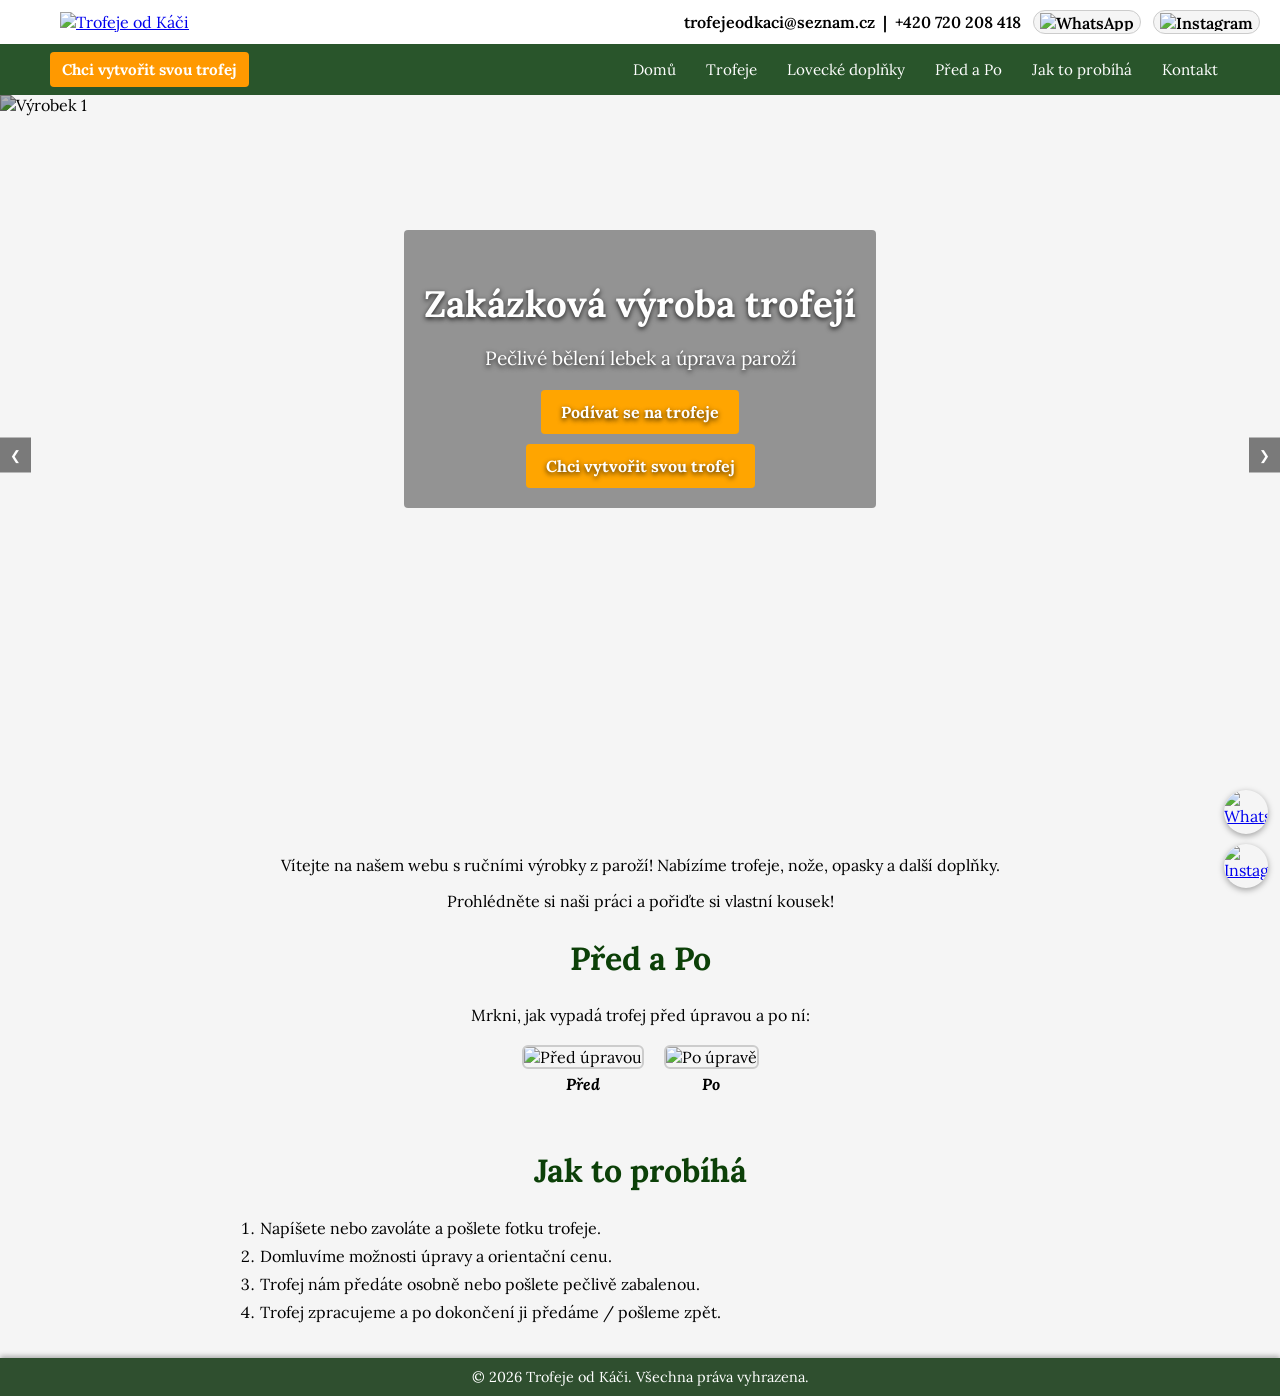
==== commit cba02154: "Place trophy captions over dark gradients and update all footers to 2026" ====
--- a/index.html
+++ b/index.html
@@ -148,7 +148,7 @@
   </main>
 
   <footer class="normal-footer">
-    © 2025 Trofeje od Káči. Všechna práva vyhrazena.
+    © 2026 Trofeje od Káči. Všechna práva vyhrazena.
   </footer>
 
   <!-- PLOVOUCÍ IKONY WHATSAPP + INSTAGRAM -->
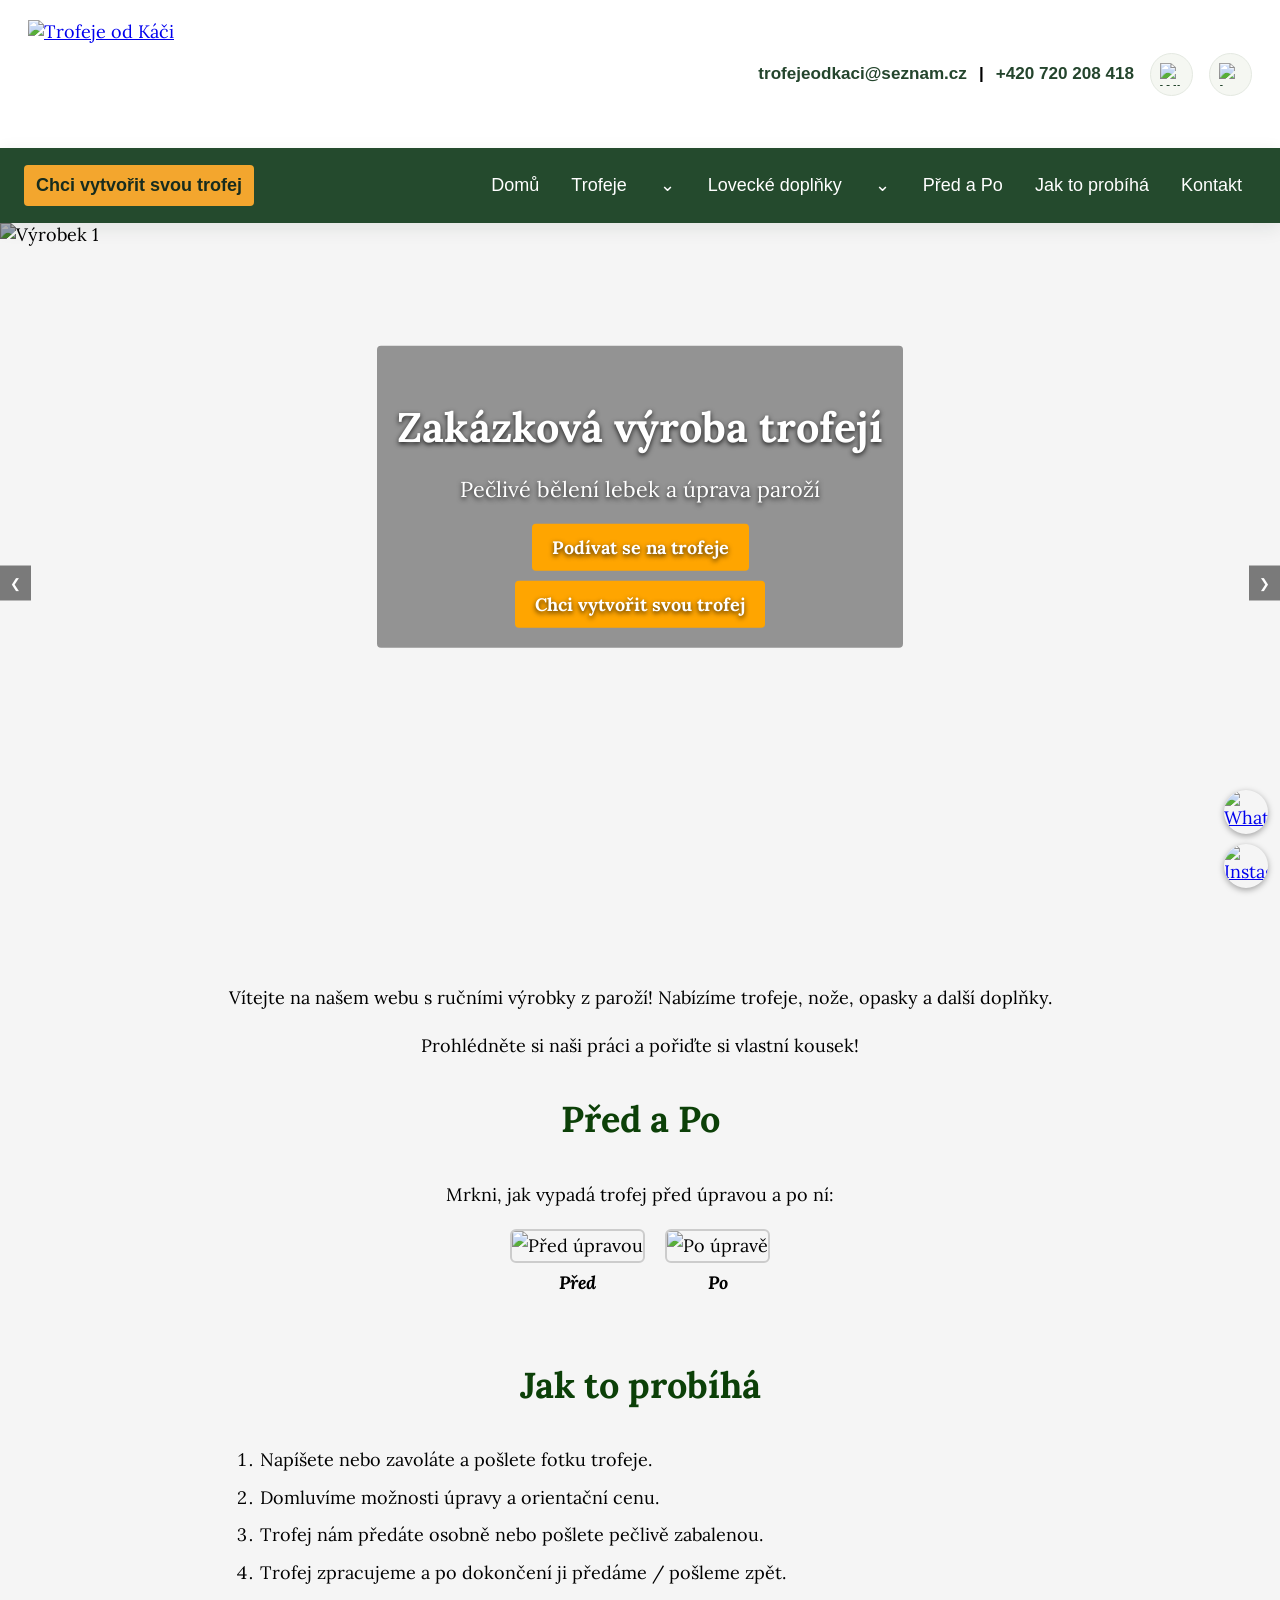
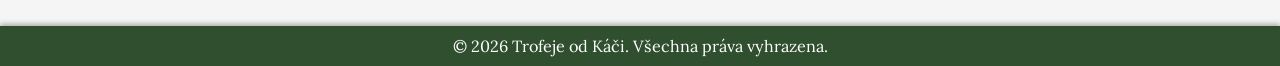
==== commit d0ad7eae: "Enlarge typography and logo and add accessible responsive header navigation" ====
--- a/index.html
+++ b/index.html
@@ -13,6 +13,8 @@
 
   <link rel="stylesheet" href="styles.css">
   <script defer src="script.js"></script>
+  <link rel="stylesheet" href="header.css?v=20261031">
+  <script defer src="header.js?v=20261031"></script>
 </head>
 <body>
 
@@ -31,7 +33,7 @@
       <div class="contact">
         <a href="mailto:trofejeodkaci@seznam.cz">trofejeodkaci@seznam.cz</a>
         <span>|</span>
-        <span>+420 720 208 418</span>
+        <a href="tel:+420720208418">+420 720 208 418</a>
 
         <!-- WhatsApp malé tlačítko -->
         <a href="https://wa.me/420720208418"
--- a/header.css
+++ b/header.css
@@ -0,0 +1,60 @@
+html { font-size: 18px; }
+main { line-height: 1.65; }
+.top-bar, .top-bar *, header, header * { box-sizing: border-box; }
+.top-bar { padding: 20px 28px; }
+.top-bar-container { max-width: 1280px; gap: 28px; min-width: 0; }
+.logo { flex-shrink: 0; }
+.logo img { display: block; width: auto; height: 108px; max-width: 150px; object-fit: contain; }
+.contact { gap: 12px; flex-wrap: wrap; justify-content: flex-end; font-family: Arial, sans-serif; font-size: .95rem; line-height: 1.5; min-width: 0; }
+.contact a { color: #24452d; }
+.contact > a:first-child { overflow-wrap: anywhere; }
+.contact .social-pill, .contact .instagram-icon { display: inline-flex; align-items: center; justify-content: center; min-width: 42px; min-height: 42px; padding: 9px; border: 1px solid #e4e9e1; border-radius: 50%; background: #f5f7f2; }
+.contact .social-pill img, .contact .instagram-icon img { display: block; width: 23px; height: 23px; object-fit: contain; }
+header { position: relative; z-index: 20; background: #244a2d; box-shadow: 0 5px 18px rgb(25 47 28 / 9%); }
+header nav { max-width: 1280px; font-family: Arial, sans-serif; }
+header nav > ul { gap: 4px; padding: 12px 24px; flex-wrap: wrap; }
+header nav ul li a { font-size: 1rem; line-height: 1.4; padding: 13px 14px; border-radius: 7px; }
+header nav ul li a:hover { background: #3a6241; }
+header .create-trofej-btn-nav { background: #f3a62e; color: #172c1e; font-weight: 700; }
+header .create-trofej-btn-nav:hover { background: #ffc264; }
+header .dropdown-menu { background: #244a2d; min-width: 225px; padding: 8px; border-radius: 10px; }
+header .dropdown > a { display: inline-block; }
+header .dropdown:focus-within > .dropdown-menu, header .dropdown.open > .dropdown-menu { display: block; }
+.submenu-toggle { min-width: 44px; min-height: 44px; border: 0; border-radius: 6px; color: #fff; background: transparent; font-size: 1rem; cursor: pointer; }
+.submenu-toggle:hover { background: #3a6241; }
+.nav-toggle { display: none; }
+header :focus-visible, .top-bar a:focus-visible { outline: 3px solid #eabb67; outline-offset: 3px; }
+@media (max-width: 1100px) {
+  .top-bar { padding: 16px 22px; }
+  .logo img { height: 96px; }
+  header nav { display: flow-root; }
+  .nav-toggle { display: flex; align-items: center; gap: 12px; margin: 12px 22px; min-height: 48px; padding: 10px 18px; border: 1px solid #ffffff70; border-radius: 8px; font: 600 1rem Arial, sans-serif; background: transparent; color: white; cursor: pointer; }
+  header nav > ul { flex-direction: column; align-items: stretch; gap: 5px; padding: 0 22px 18px; }
+  header nav.nav-ready:not(.menu-open) > ul { display: none; }
+  header .create-trofej-nav { margin-right: 0; margin-bottom: 8px; }
+  header nav > ul > li > a { font-size: 1.05rem; }
+  header .dropdown-menu { position: static; box-shadow: none; margin: 4px 0 6px 14px; border-left: 1px solid #ffffff40; border-radius: 0; }
+  header .dropdown:hover > .dropdown-menu, header .dropdown:focus-within > .dropdown-menu { display: none; }
+  header .dropdown.open > .dropdown-menu { display: block; }
+  .submenu-toggle { float: right; }
+}
+@media (max-width: 600px) {
+  html { font-size: 17px; }
+  .top-bar { padding: 14px 16px; }
+  .top-bar-container { gap: 14px; align-items: center; }
+  .logo img { height: 88px; max-width: 105px; }
+  .contact { gap: 5px 8px; max-width: 235px; font-size: .82rem; font-weight: 500; }
+  .contact > span { display: none; }
+  .contact > a:first-child, .contact > a[href^="tel:"] { flex-basis: 100%; text-align: right; }
+  .contact .social-pill, .contact .instagram-icon { min-height: 34px; min-width: 34px; padding: 6px; margin-left: 0; }
+  .contact .social-pill img, .contact .instagram-icon img { height: 20px; width: 20px; }
+  main { padding-left: 20px; padding-right: 20px; }
+  .nav-toggle { margin: 10px 16px; }
+  header nav > ul { padding-left: 16px; padding-right: 16px; }
+}
+@media (max-width: 360px) {
+  .top-bar-container { flex-direction: column; gap: 12px; }
+  .contact { max-width: 100%; justify-content: center; }
+  .contact > a:first-child, .contact > a[href^="tel:"] { text-align: center; }
+}
+@media (prefers-reduced-motion: reduce) { header a { transition: none !important; } }
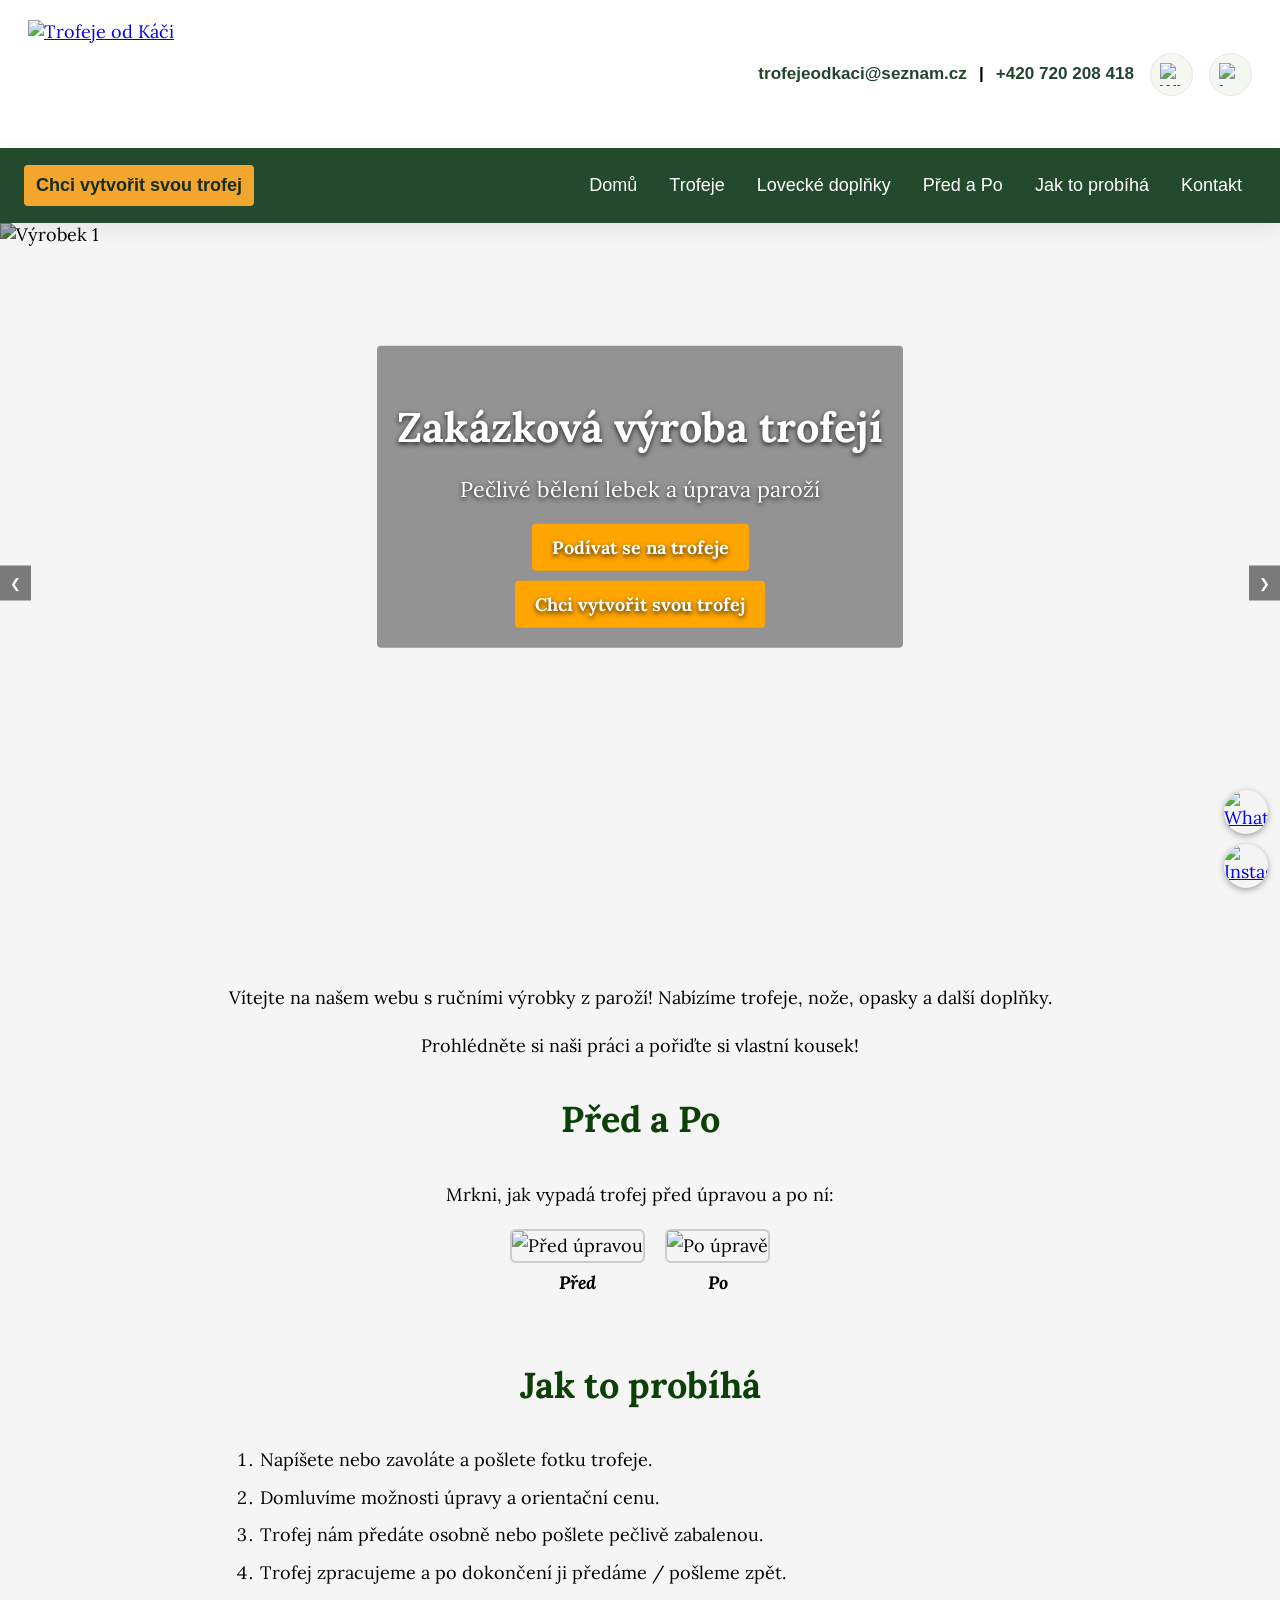
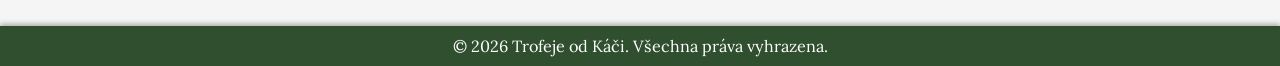
==== commit d4c1100a: "Unify navigation on all pages and remove submenu arrows while preserving colors" ====
--- a/index.html
+++ b/index.html
@@ -13,8 +13,8 @@
 
   <link rel="stylesheet" href="styles.css">
   <script defer src="script.js"></script>
-  <link rel="stylesheet" href="header.css?v=20261031">
-  <script defer src="header.js?v=20261031"></script>
+  <link rel="stylesheet" href="header.css?v=20261031-unified">
+  <script defer src="header.js?v=20261031-unified"></script>
 </head>
 <body>
 
--- a/header.css
+++ b/header.css
@@ -18,10 +18,9 @@
 header .create-trofej-btn-nav { background: #f3a62e; color: #172c1e; font-weight: 700; }
 header .create-trofej-btn-nav:hover { background: #ffc264; }
 header .dropdown-menu { background: #244a2d; min-width: 225px; padding: 8px; border-radius: 10px; }
-header .dropdown > a { display: inline-block; }
+header .dropdown > a { display: block; }
 header .dropdown:focus-within > .dropdown-menu, header .dropdown.open > .dropdown-menu { display: block; }
-.submenu-toggle { min-width: 44px; min-height: 44px; border: 0; border-radius: 6px; color: #fff; background: transparent; font-size: 1rem; cursor: pointer; }
-.submenu-toggle:hover { background: #3a6241; }
+header .dropdown.submenu-dismissed > .dropdown-menu { display: none; }
 .nav-toggle { display: none; }
 header :focus-visible, .top-bar a:focus-visible { outline: 3px solid #eabb67; outline-offset: 3px; }
 @media (max-width: 1100px) {
@@ -34,9 +33,10 @@
   header .create-trofej-nav { margin-right: 0; margin-bottom: 8px; }
   header nav > ul > li > a { font-size: 1.05rem; }
   header .dropdown-menu { position: static; box-shadow: none; margin: 4px 0 6px 14px; border-left: 1px solid #ffffff40; border-radius: 0; }
-  header .dropdown:hover > .dropdown-menu, header .dropdown:focus-within > .dropdown-menu { display: none; }
-  header .dropdown.open > .dropdown-menu { display: block; }
-  .submenu-toggle { float: right; }
+  header .dropdown > .dropdown-menu,
+  header .dropdown:hover > .dropdown-menu,
+  header .dropdown:focus-within > .dropdown-menu { display: block; }
+  header .dropdown-menu a { white-space: normal; font-size: .95rem; }
 }
 @media (max-width: 600px) {
   html { font-size: 17px; }
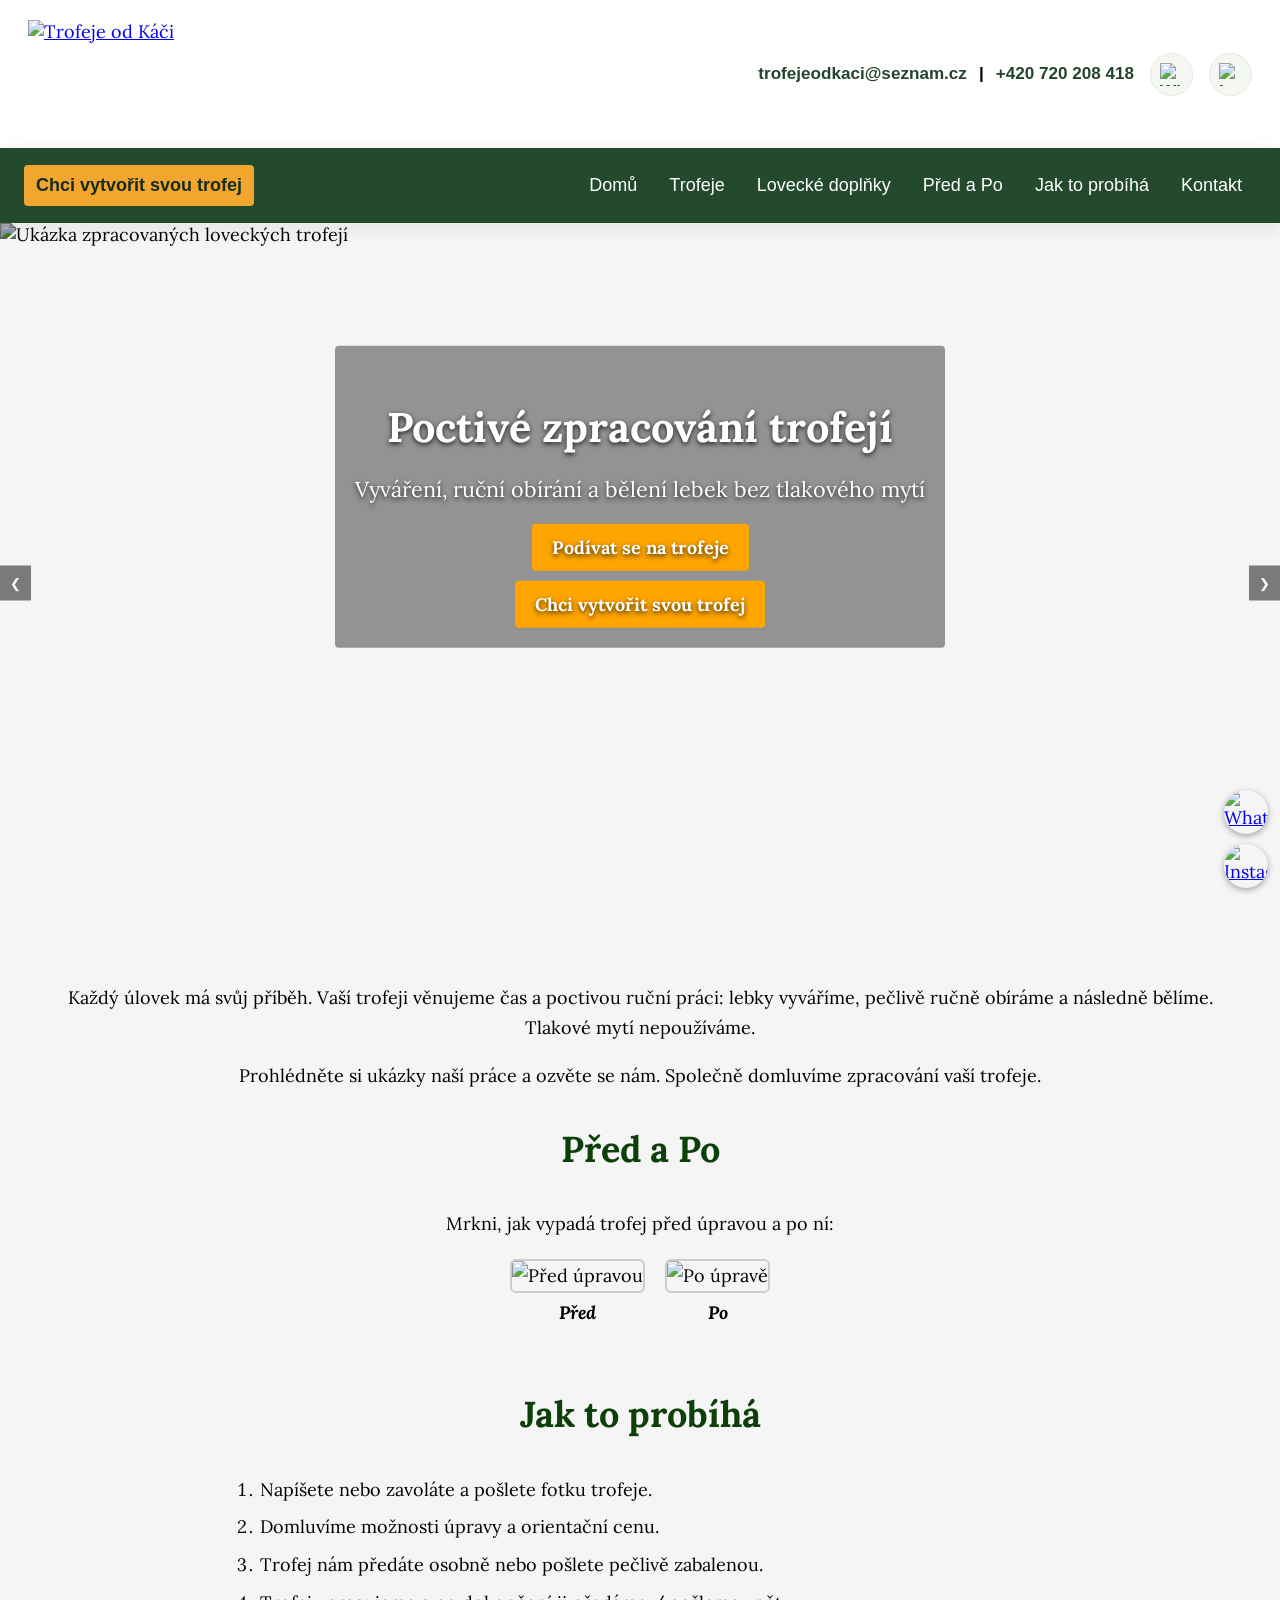
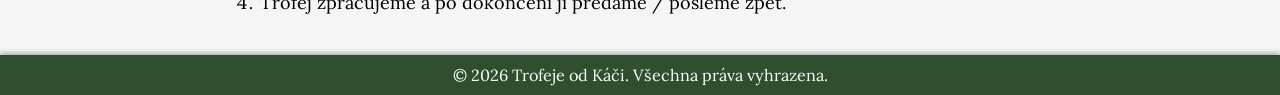
==== commit 0a659f05: "Describe traditional trophy preparation instead of merchandise sales" ====
--- a/index.html
+++ b/index.html
@@ -6,15 +6,16 @@
 
   <!-- TITULEK + POPISEK -->
   <title>Trofej z Tvého úlovku</title>
-  <meta name="description" content="Pečlivě tvoříme trofeje z Tvých úlovků. Mrkni na naše hotové trofeje zvěře pro doživotní zážitek!">
+  <meta name="description" content="Poctivé zpracování loveckých trofejí: vyváření, ruční obírání a bělení lebek bez tlakového mytí. Prohlédněte si naši práci a domluvte si úpravu svého úlovku.">
 
   <!-- IKONA WEBU -->
   <link rel="icon" type="image/png" href="Fotky/logo (2).png">
 
   <link rel="stylesheet" href="styles.css">
   <script defer src="script.js"></script>
-  <link rel="stylesheet" href="header.css?v=20261031-unified">
-  <script defer src="header.js?v=20261031-unified"></script>
+  <link rel="stylesheet" href="header.css?v=20261031-no-arrows">
+  <script defer src="header.js?v=20261031-no-arrows"></script>
+  <style>header .submenu-toggle{display:none!important}header .dropdown>a::after{content:none!important}</style>
 </head>
 <body>
 
@@ -87,9 +88,9 @@
   <!-- HLAVNÍ CAROUSEL -->
   <section class="carousel">
     <div class="carousel-container">
-      <img src="Fotky/karusel_1.jpg" alt="Výrobek 1">
-      <img src="Fotky/karusel_2.jpg" alt="Výrobek 2">
-      <img src="Fotky/karusel_3.jpg" alt="Výrobek 3">
+      <img src="Fotky/karusel_1.jpg" alt="Ukázka zpracovaných loveckých trofejí">
+      <img src="Fotky/karusel_2.jpg" alt="Ukázka naší práce s trofejemi">
+      <img src="Fotky/karusel_3.jpg" alt="Detail úpravy lovecké trofeje">
     </div>
 
     <div class="carousel-controls">
@@ -99,8 +100,8 @@
 
     <!-- Hero text -->
     <div class="hero-text">
-      <h1>Zakázková výroba trofejí</h1>
-      <p>Pečlivé bělení lebek a úprava paroží</p>
+      <h1>Poctivé zpracování trofejí</h1>
+      <p>Vyváření, ruční obírání a bělení lebek bez tlakového mytí</p>
 
       <div>
         <a href="trofeje.html" class="btn-cta">Podívat se na trofeje</a>
@@ -114,8 +115,8 @@
   <!-- OBSAH -->
   <main>
     <section class="uvod">
-      <p>Vítejte na našem webu s ručními výrobky z paroží! Nabízíme trofeje, nože, opasky a další doplňky.</p>
-      <p>Prohlédněte si naši práci a pořiďte si vlastní kousek!</p>
+      <p>Každý úlovek má svůj příběh. Vaší trofeji věnujeme čas a poctivou ruční práci: lebky vyváříme, pečlivě ručně obíráme a následně bělíme. Tlakové mytí nepoužíváme.</p>
+      <p>Prohlédněte si ukázky naší práce a ozvěte se nám. Společně domluvíme zpracování vaší trofeje.</p>
     </section>
 
     <!-- PŘED A PO – zkrácená ukázka -->
--- a/header.css
+++ b/header.css
@@ -19,6 +19,9 @@
 header .create-trofej-btn-nav:hover { background: #ffc264; }
 header .dropdown-menu { background: #244a2d; min-width: 225px; padding: 8px; border-radius: 10px; }
 header .dropdown > a { display: block; }
+/* Also suppress arrow buttons left behind by an older cached header script. */
+header .submenu-toggle { display: none !important; }
+header .dropdown > a::after { content: none !important; }
 header .dropdown:focus-within > .dropdown-menu, header .dropdown.open > .dropdown-menu { display: block; }
 header .dropdown.submenu-dismissed > .dropdown-menu { display: none; }
 .nav-toggle { display: none; }
